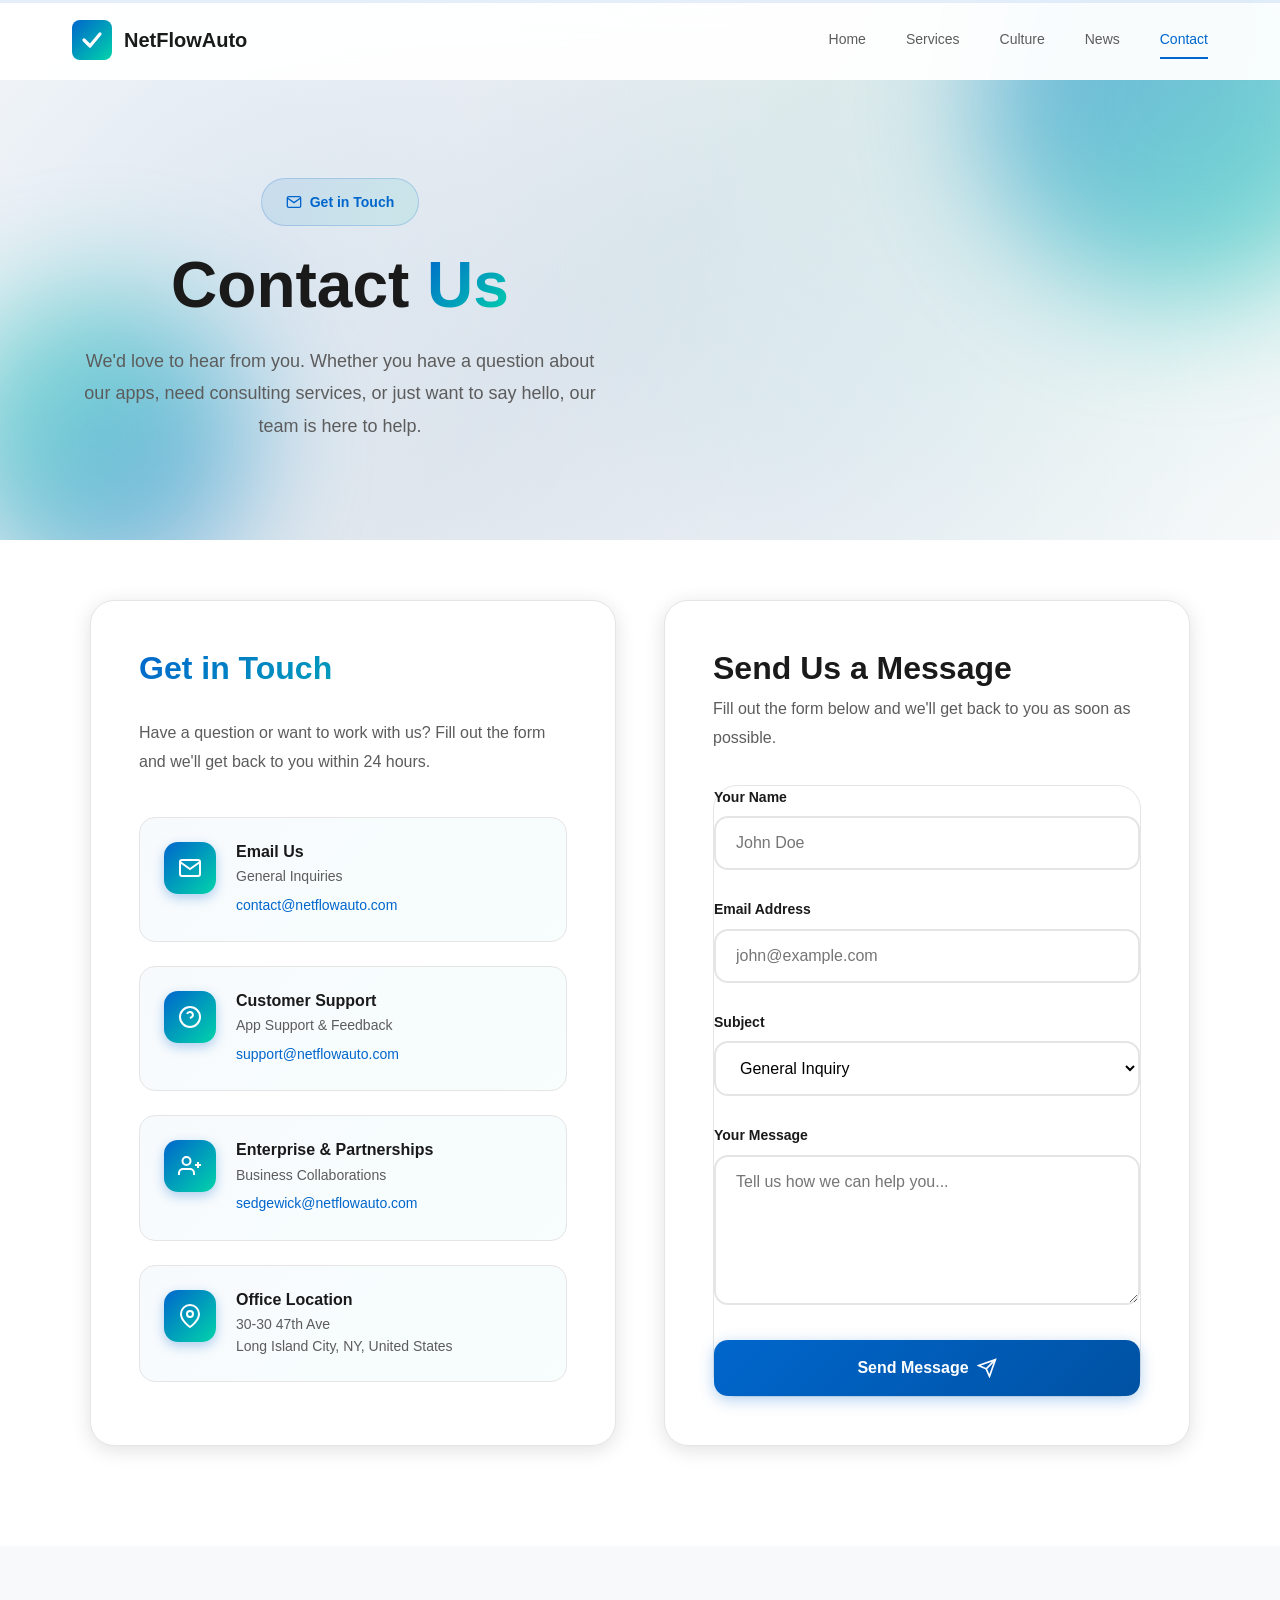
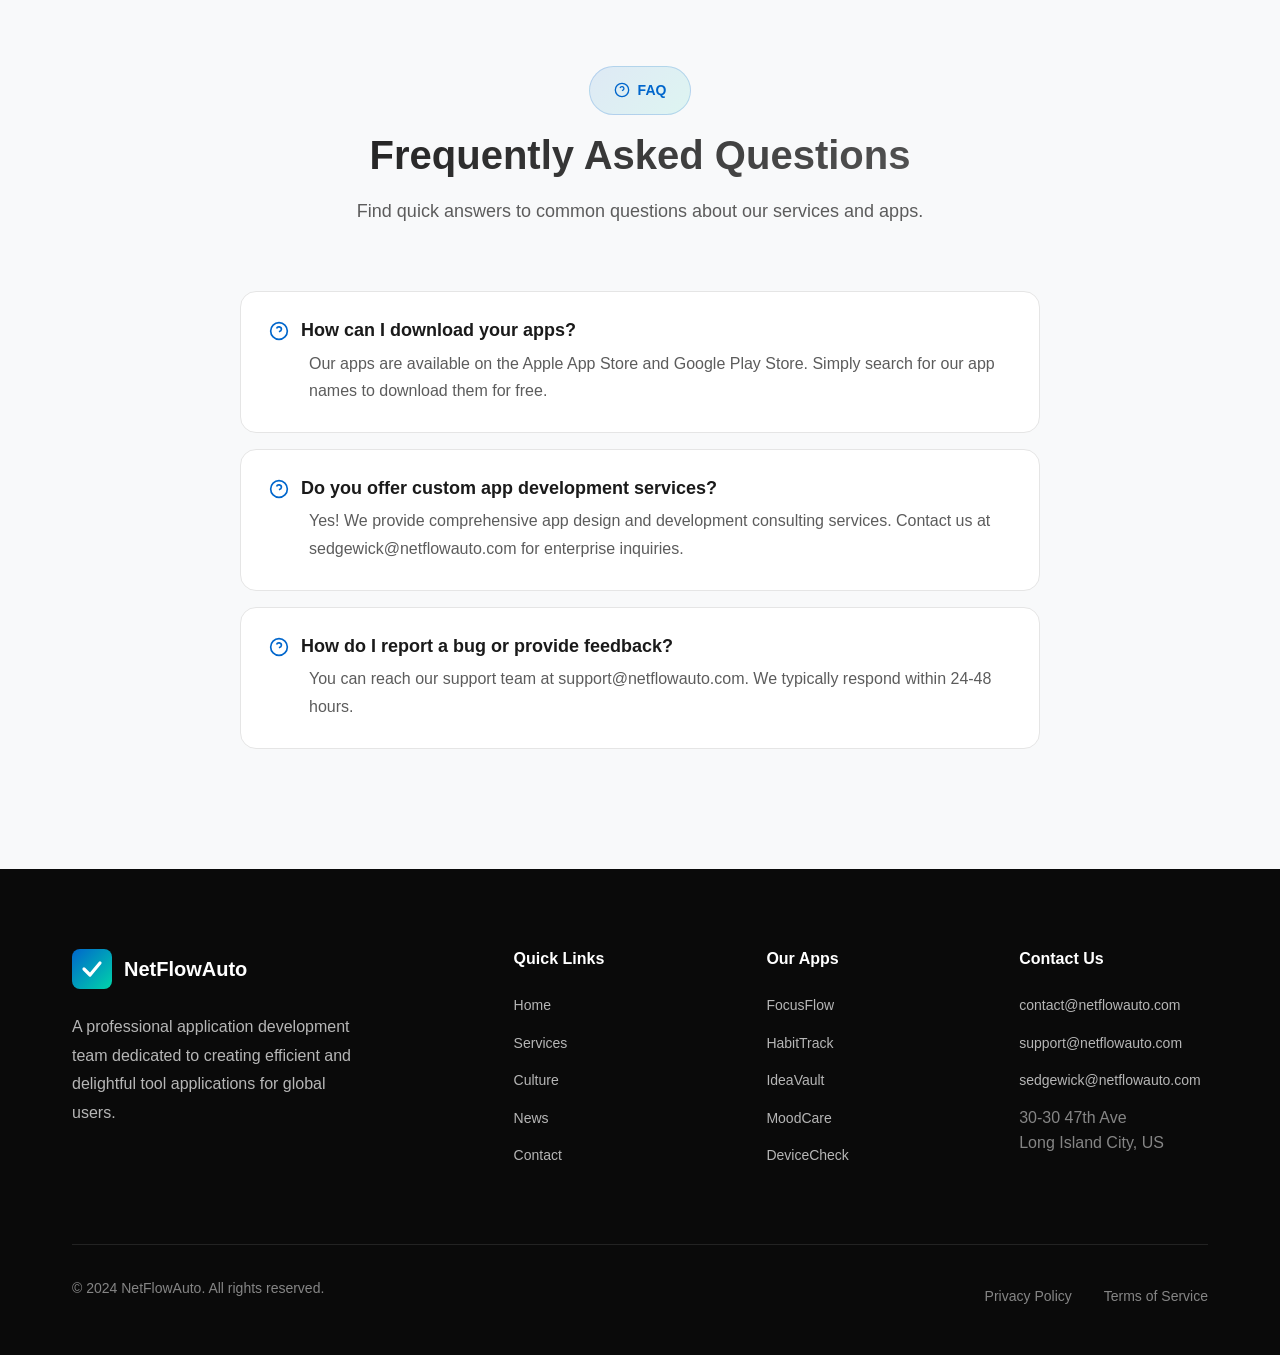
==== contact.html @ e6d992bf "netflowauto" ====
<!DOCTYPE html>
<html lang="en">
<head>
    <meta charset="UTF-8">
    <meta name="viewport" content="width=device-width, initial-scale=1.0">
    <meta name="description" content="Contact NetFlowAuto - Get in touch with us for app development inquiries, consulting services, or general questions.">
    <meta name="robots" content="index, follow">
    <meta property="og:title" content="Contact Us - NetFlowAuto">
    <meta property="og:type" content="website">
    <link rel="canonical" href="https://netflowauto.com/contact">
    <title>Contact Us - NetFlowAuto</title>
    <link rel="icon" type="image/svg+xml" href="data:image/svg+xml,%3Csvg xmlns='http://www.w3.org/2000/svg' viewBox='0 0 100 100'%3E%3Cdefs%3E%3ClinearGradient id='g' x1='0%25' y1='0%25' x2='100%25' y2='100%25'%3E%3Cstop offset='0%25' style='stop-color:%230066cc'/%3E%3Cstop offset='100%25' style='stop-color:%2300d4aa'/%3E%3C/linearGradient%3E%3C/defs%3E%3Crect width='100' height='100' rx='20' fill='url(%23g)'/%3E%3Cpath d='M30 50 L45 65 L70 35' stroke='white' stroke-width='8' fill='none' stroke-linecap='round' stroke-linejoin='round'/%3E%3C/svg%3E">
    <link rel="stylesheet" href="css/style.css">
</head>
<body>
    <header class="header">
        <div class="header-container">
            <a href="index.html" class="logo">
                <svg viewBox="0 0 100 100" fill="none"><defs><linearGradient id="logoGradient" x1="0%" y1="0%" x2="100%" y2="100%"><stop offset="0%" style="stop-color:#0066cc"/><stop offset="100%" style="stop-color:#00d4aa"/></linearGradient></defs><rect width="100" height="100" rx="20" fill="url(#logoGradient)"/><path d="M30 50 L45 65 L70 35" stroke="white" stroke-width="8" fill="none" stroke-linecap="round" stroke-linejoin="round"/></svg>
                NetFlowAuto
            </a>
            <nav class="nav">
                <a href="index.html" class="nav-link">Home</a>
                <a href="services.html" class="nav-link">Services</a>
                <a href="culture.html" class="nav-link">Culture</a>
                <a href="news.html" class="nav-link">News</a>
                <a href="contact.html" class="nav-link active">Contact</a>
            </nav>
            <button class="mobile-menu-btn" aria-label="Toggle menu"><span></span><span></span><span></span></button>
        </div>
    </header>

    <section class="hero" style="min-height: 60vh;">
        <div class="hero-bg-pattern"></div>
        <div class="hero-bg-shapes">
            <div class="hero-shape hero-shape-1"></div>
            <div class="hero-shape hero-shape-2"></div>
        </div>
        <div class="container">
            <div class="hero-content" style="padding: 3rem 0; text-align: center;">
                <div class="hero-text" style="max-width: 800px; margin: 0 auto;">
                    <div class="hero-badge">
                        <svg viewBox="0 0 24 24" fill="none" stroke="currentColor" stroke-width="2" width="16" height="16"><path d="M4 4h16c1.1 0 2 .9 2 2v12c0 1.1-.9 2-2 2H4c-1.1 0-2-.9-2-2V6c0-1.1.9-2 2-2z"/><polyline points="22,6 12,13 2,6"/></svg>
                        Get in Touch
                    </div>
                    <h1 class="hero-title">Contact <span class="highlight">Us</span></h1>
                    <p class="hero-description" style="max-width: 600px; margin: 0 auto;">
                        We'd love to hear from you. Whether you have a question about our apps, need consulting services, or just want to say hello, our team is here to help.
                    </p>
                </div>
            </div>
        </div>
    </section>

    <section class="section" style="padding: 60px 0 100px;">
        <div class="container">
            <div style="display: grid; grid-template-columns: 1fr 1fr; gap: 3rem; max-width: 1100px; margin: 0 auto;">
                
                <!-- Contact Info Card -->
                <div style="background: white; border-radius: 24px; padding: 3rem; box-shadow: var(--shadow-medium); border: 1px solid var(--border-color);">
                    <h2 style="font-size: 2rem; font-weight: 700; margin-bottom: 2rem; background: linear-gradient(135deg, var(--primary-color), var(--accent-color)); -webkit-background-clip: text; -webkit-text-fill-color: transparent; background-clip: text;">Get in Touch</h2>
                    <p style="color: var(--text-secondary); margin-bottom: 2.5rem; line-height: 1.8;">Have a question or want to work with us? Fill out the form and we'll get back to you within 24 hours.</p>
                    
                    <div style="display: flex; flex-direction: column; gap: 1.5rem;">
                        
                        <div style="display: flex; align-items: flex-start; gap: 1.25rem; padding: 1.5rem; background: linear-gradient(135deg, rgba(0, 102, 204, 0.03), rgba(0, 212, 170, 0.03)); border-radius: 16px; border: 1px solid var(--border-color); transition: all 0.3s ease;" onmouseover="this.style.transform='translateX(8px)';this.style.borderColor='var(--primary-color)'" onmouseout="this.style.transform='translateX(0)';this.style.borderColor='var(--border-color)'">
                            <div style="width: 52px; height: 52px; background: linear-gradient(135deg, var(--primary-color), var(--accent-color)); border-radius: 14px; display: flex; align-items: center; justify-content: center; flex-shrink: 0; box-shadow: 0 4px 12px rgba(0, 102, 204, 0.3);">
                                <svg viewBox="0 0 24 24" fill="none" stroke="white" stroke-width="2" width="24" height="24"><path d="M4 4h16c1.1 0 2 .9 2 2v12c0 1.1-.9 2-2 2H4c-1.1 0-2-.9-2-2V6c0-1.1.9-2 2-2z"/><polyline points="22,6 12,13 2,6"/></svg>
                            </div>
                            <div>
                                <h4 style="font-size: 1rem; font-weight: 600; margin-bottom: 0.25rem; color: var(--text-primary);">Email Us</h4>
                                <p style="font-size: 0.875rem; color: var(--text-secondary); margin-bottom: 0.25rem;">General Inquiries</p>
                                <a href="mailto:contact@netflowauto.com" style="color: var(--primary-color); font-weight: 500; font-size: 0.875rem;">contact@netflowauto.com</a>
                            </div>
                        </div>
                        
                        <div style="display: flex; align-items: flex-start; gap: 1.25rem; padding: 1.5rem; background: linear-gradient(135deg, rgba(0, 102, 204, 0.03), rgba(0, 212, 170, 0.03)); border-radius: 16px; border: 1px solid var(--border-color); transition: all 0.3s ease;" onmouseover="this.style.transform='translateX(8px)';this.style.borderColor='var(--primary-color)'" onmouseout="this.style.transform='translateX(0)';this.style.borderColor='var(--border-color)'">
                            <div style="width: 52px; height: 52px; background: linear-gradient(135deg, var(--primary-color), var(--accent-color)); border-radius: 14px; display: flex; align-items: center; justify-content: center; flex-shrink: 0; box-shadow: 0 4px 12px rgba(0, 102, 204, 0.3);">
                                <svg viewBox="0 0 24 24" fill="none" stroke="white" stroke-width="2" width="24" height="24"><circle cx="12" cy="12" r="10"/><path d="M9.09 9a3 3 0 0 1 5.83 1c0 2-3 3-3 3"/><line x1="12" y1="17" x2="12.01" y2="17"/></svg>
                            </div>
                            <div>
                                <h4 style="font-size: 1rem; font-weight: 600; margin-bottom: 0.25rem; color: var(--text-primary);">Customer Support</h4>
                                <p style="font-size: 0.875rem; color: var(--text-secondary); margin-bottom: 0.25rem;">App Support & Feedback</p>
                                <a href="mailto:support@netflowauto.com" style="color: var(--primary-color); font-weight: 500; font-size: 0.875rem;">support@netflowauto.com</a>
                            </div>
                        </div>
                        
                        <div style="display: flex; align-items: flex-start; gap: 1.25rem; padding: 1.5rem; background: linear-gradient(135deg, rgba(0, 102, 204, 0.03), rgba(0, 212, 170, 0.03)); border-radius: 16px; border: 1px solid var(--border-color); transition: all 0.3s ease;" onmouseover="this.style.transform='translateX(8px)';this.style.borderColor='var(--primary-color)'" onmouseout="this.style.transform='translateX(0)';this.style.borderColor='var(--border-color)'">
                            <div style="width: 52px; height: 52px; background: linear-gradient(135deg, var(--primary-color), var(--accent-color)); border-radius: 14px; display: flex; align-items: center; justify-content: center; flex-shrink: 0; box-shadow: 0 4px 12px rgba(0, 102, 204, 0.3);">
                                <svg viewBox="0 0 24 24" fill="none" stroke="white" stroke-width="2" width="24" height="24"><path d="M16 21v-2a4 4 0 0 0-4-4H5a4 4 0 0 0-4 4v2"/><circle cx="8.5" cy="7" r="4"/><line x1="20" y1="8" x2="20" y2="14"/><line x1="23" y1="11" x2="17" y2="11"/></svg>
                            </div>
                            <div>
                                <h4 style="font-size: 1rem; font-weight: 600; margin-bottom: 0.25rem; color: var(--text-primary);">Enterprise & Partnerships</h4>
                                <p style="font-size: 0.875rem; color: var(--text-secondary); margin-bottom: 0.25rem;">Business Collaborations</p>
                                <a href="mailto:sedgewick@netflowauto.com" style="color: var(--primary-color); font-weight: 500; font-size: 0.875rem;">sedgewick@netflowauto.com</a>
                            </div>
                        </div>
                        
                        <div style="display: flex; align-items: flex-start; gap: 1.25rem; padding: 1.5rem; background: linear-gradient(135deg, rgba(0, 102, 204, 0.03), rgba(0, 212, 170, 0.03)); border-radius: 16px; border: 1px solid var(--border-color); transition: all 0.3s ease;" onmouseover="this.style.transform='translateX(8px)';this.style.borderColor='var(--primary-color)'" onmouseout="this.style.transform='translateX(0)';this.style.borderColor='var(--border-color)'">
                            <div style="width: 52px; height: 52px; background: linear-gradient(135deg, var(--primary-color), var(--accent-color)); border-radius: 14px; display: flex; align-items: center; justify-content: center; flex-shrink: 0; box-shadow: 0 4px 12px rgba(0, 102, 204, 0.3);">
                                <svg viewBox="0 0 24 24" fill="none" stroke="white" stroke-width="2" width="24" height="24"><path d="M21 10c0 7-9 13-9 13s-9-6-9-13a9 9 0 0 1 18 0z"/><circle cx="12" cy="10" r="3"/></svg>
                            </div>
                            <div>
                                <h4 style="font-size: 1rem; font-weight: 600; margin-bottom: 0.25rem; color: var(--text-primary);">Office Location</h4>
                                <p style="font-size: 0.875rem; color: var(--text-secondary); margin: 0;">30-30 47th Ave<br>Long Island City, NY, United States</p>
                            </div>
                        </div>
                        
                    </div>
                </div>
                
                <!-- Contact Form -->
                <div style="background: white; border-radius: 24px; padding: 3rem; box-shadow: var(--shadow-medium); border: 1px solid var(--border-color);">
                    <h2 style="font-size: 2rem; font-weight: 700; margin-bottom: 0.5rem; color: var(--text-primary);">Send Us a Message</h2>
                    <p style="color: var(--text-secondary); margin-bottom: 2rem; line-height: 1.8;">Fill out the form below and we'll get back to you as soon as possible.</p>
                    
                    <form class="contact-form" style="box-shadow: none; padding: 0; background: transparent; margin: 0;">
                        <div class="form-group">
                            <label for="name" class="form-label" style="text-align: left; width: 100%; display: block; font-size: 0.875rem; font-weight: 600; margin-bottom: 0.5rem; color: var(--text-primary);">Your Name</label>
                            <input type="text" id="name" name="name" required class="form-input" placeholder="John Doe" style="width: 100%; padding: 1rem 1.25rem; font-size: 1rem; border: 2px solid var(--border-color); border-radius: 14px; transition: all 0.2s ease; font-family: inherit; background: white; outline: none;" onfocus="this.style.borderColor='var(--primary-color)';this.style.boxShadow='0 0 0 4px rgba(0, 102, 204, 0.1)'" onblur="this.style.borderColor='var(--border-color)';this.style.boxShadow='none'">
                        </div>
                        <div class="form-group">
                            <label for="email" class="form-label" style="text-align: left; width: 100%; display: block; font-size: 0.875rem; font-weight: 600; margin-bottom: 0.5rem; color: var(--text-primary);">Email Address</label>
                            <input type="email" id="email" name="email" required class="form-input" placeholder="john@example.com" style="width: 100%; padding: 1rem 1.25rem; font-size: 1rem; border: 2px solid var(--border-color); border-radius: 14px; transition: all 0.2s ease; font-family: inherit; background: white; outline: none;" onfocus="this.style.borderColor='var(--primary-color)';this.style.boxShadow='0 0 0 4px rgba(0, 102, 204, 0.1)'" onblur="this.style.borderColor='var(--border-color)';this.style.boxShadow='none'">
                        </div>
                        <div class="form-group">
                            <label for="subject" class="form-label" style="text-align: left; width: 100%; display: block; font-size: 0.875rem; font-weight: 600; margin-bottom: 0.5rem; color: var(--text-primary);">Subject</label>
                            <select id="subject" name="subject" class="form-input" style="width: 100%; padding: 1rem 1.25rem; font-size: 1rem; border: 2px solid var(--border-color); border-radius: 14px; transition: all 0.2s ease; font-family: inherit; background: white; outline: none; cursor: pointer;" onfocus="this.style.borderColor='var(--primary-color)';this.style.boxShadow='0 0 0 4px rgba(0, 102, 204, 0.1)'" onblur="this.style.borderColor='var(--border-color)';this.style.boxShadow='none'">
                                <option value="general">General Inquiry</option>
                                <option value="support">App Support</option>
                                <option value="consulting">Consulting Services</option>
                                <option value="partnership">Partnership</option>
                                <option value="press">Press/Media</option>
                            </select>
                        </div>
                        <div class="form-group">
                            <label for="message" class="form-label" style="text-align: left; width: 100%; display: block; font-size: 0.875rem; font-weight: 600; margin-bottom: 0.5rem; color: var(--text-primary);">Your Message</label>
                            <textarea id="message" name="message" rows="5" required class="form-input" placeholder="Tell us how we can help you..." style="width: 100%; padding: 1rem 1.25rem; font-size: 1rem; border: 2px solid var(--border-color); border-radius: 14px; transition: all 0.2s ease; font-family: inherit; background: white; outline: none; min-height: 150px; resize: vertical;" onfocus="this.style.borderColor='var(--primary-color)';this.style.boxShadow='0 0 0 4px rgba(0, 102, 204, 0.1)'" onblur="this.style.borderColor='var(--border-color)';this.style.boxShadow='none'"></textarea>
                        </div>
                        <button type="submit" class="btn btn-primary" style="width: 100%; padding: 1.125rem 2rem; font-size: 1rem; font-weight: 600; border-radius: 14px; background: linear-gradient(135deg, var(--primary-color), var(--primary-dark)); color: white; border: none; cursor: pointer; display: flex; align-items: center; justify-content: center; gap: 0.5rem; box-shadow: 0 4px 15px rgba(0, 102, 204, 0.3); transition: all 0.3s ease; position: relative; overflow: hidden;" onmouseover="this.style.transform='translateY(-3px)';this.style.boxShadow='0 10px 30px rgba(0, 102, 204, 0.4)'" onmouseout="this.style.transform='translateY(0)';this.style.boxShadow='0 4px 15px rgba(0, 102, 204, 0.3)'">
                            <span>Send Message</span>
                            <svg viewBox="0 0 24 24" fill="none" stroke="currentColor" stroke-width="2" width="20" height="20"><line x1="22" y1="2" x2="11" y2="13"/><polygon points="22 2 15 22 11 13 2 9 22 2"/></svg>
                        </button>
                    </form>
                </div>
                
            </div>
        </div>
    </section>

    <!-- FAQ Section -->
    <section class="section section-gray">
        <div class="container">
            <div class="section-header">
                <div class="section-badge">
                    <svg viewBox="0 0 24 24" fill="none" stroke="currentColor" stroke-width="2" width="16" height="16"><circle cx="12" cy="12" r="10"/><path d="M9.09 9a3 3 0 0 1 5.83 1c0 2-3 3-3 3"/><line x1="12" y1="17" x2="12.01" y2="17"/></svg>
                    FAQ
                </div>
                <h2 class="section-title">Frequently Asked Questions</h2>
                <p class="section-description">Find quick answers to common questions about our services and apps.</p>
            </div>
            
            <div style="max-width: 800px; margin: 0 auto; display: flex; flex-direction: column; gap: 1rem;">
                
                <div style="background: white; border-radius: 16px; padding: 1.75rem; border: 1px solid var(--border-color); transition: all 0.3s ease;" onmouseover="this.style.boxShadow='var(--shadow-medium)';this.style.transform='translateY(-2px)'" onmouseout="this.style.boxShadow='none';this.style.transform='translateY(0)'">
                    <h4 style="font-size: 1.125rem; font-weight: 600; margin-bottom: 0.5rem; color: var(--text-primary); display: flex; align-items: center; gap: 0.75rem;">
                        <svg viewBox="0 0 24 24" fill="none" stroke="var(--primary-color)" stroke-width="2" width="20" height="20"><circle cx="12" cy="12" r="10"/><path d="M9.09 9a3 3 0 0 1 5.83 1c0 2-3 3-3 3"/><line x1="12" y1="17" x2="12.01" y2="17"/></svg>
                        How can I download your apps?
                    </h4>
                    <p style="color: var(--text-secondary); margin: 0; padding-left: 2.5rem; line-height: 1.7;">Our apps are available on the Apple App Store and Google Play Store. Simply search for our app names to download them for free.</p>
                </div>
                
                <div style="background: white; border-radius: 16px; padding: 1.75rem; border: 1px solid var(--border-color); transition: all 0.3s ease;" onmouseover="this.style.boxShadow='var(--shadow-medium)';this.style.transform='translateY(-2px)'" onmouseout="this.style.boxShadow='none';this.style.transform='translateY(0)'">
                    <h4 style="font-size: 1.125rem; font-weight: 600; margin-bottom: 0.5rem; color: var(--text-primary); display: flex; align-items: center; gap: 0.75rem;">
                        <svg viewBox="0 0 24 24" fill="none" stroke="var(--primary-color)" stroke-width="2" width="20" height="20"><circle cx="12" cy="12" r="10"/><path d="M9.09 9a3 3 0 0 1 5.83 1c0 2-3 3-3 3"/><line x1="12" y1="17" x2="12.01" y2="17"/></svg>
                        Do you offer custom app development services?
                    </h4>
                    <p style="color: var(--text-secondary); margin: 0; padding-left: 2.5rem; line-height: 1.7;">Yes! We provide comprehensive app design and development consulting services. Contact us at sedgewick@netflowauto.com for enterprise inquiries.</p>
                </div>
                
                <div style="background: white; border-radius: 16px; padding: 1.75rem; border: 1px solid var(--border-color); transition: all 0.3s ease;" onmouseover="this.style.boxShadow='var(--shadow-medium)';this.style.transform='translateY(-2px)'" onmouseout="this.style.boxShadow='none';this.style.transform='translateY(0)'">
                    <h4 style="font-size: 1.125rem; font-weight: 600; margin-bottom: 0.5rem; color: var(--text-primary); display: flex; align-items: center; gap: 0.75rem;">
                        <svg viewBox="0 0 24 24" fill="none" stroke="var(--primary-color)" stroke-width="2" width="20" height="20"><circle cx="12" cy="12" r="10"/><path d="M9.09 9a3 3 0 0 1 5.83 1c0 2-3 3-3 3"/><line x1="12" y1="17" x2="12.01" y2="17"/></svg>
                        How do I report a bug or provide feedback?
                    </h4>
                    <p style="color: var(--text-secondary); margin: 0; padding-left: 2.5rem; line-height: 1.7;">You can reach our support team at support@netflowauto.com. We typically respond within 24-48 hours.</p>
                </div>
                
            </div>
        </div>
    </section>

    <footer class="footer">
        <div class="container">
            <div class="footer-grid">
                <div class="footer-brand"><div class="footer-logo"><svg viewBox="0 0 100 100" fill="none"><defs><linearGradient id="footerLogoGradient5" x1="0%" y1="0%" x2="100%" y2="100%"><stop offset="0%" style="stop-color:#0066cc"/><stop offset="100%" style="stop-color:#00d4aa"/></linearGradient></defs><rect width="100" height="100" rx="20" fill="url(#footerLogoGradient5)"/><path d="M30 50 L45 65 L70 35" stroke="white" stroke-width="8" fill="none" stroke-linecap="round" stroke-linejoin="round"/></svg>NetFlowAuto</div><p>A professional application development team dedicated to creating efficient and delightful tool applications for global users.</p></div>
                <div class="footer-column"><h4>Quick Links</h4><ul class="footer-links"><li><a href="index.html">Home</a></li><li><a href="services.html">Services</a></li><li><a href="culture.html">Culture</a></li><li><a href="news.html">News</a></li><li><a href="contact.html">Contact</a></li></ul></div>
                <div class="footer-column"><h4>Our Apps</h4><ul class="footer-links"><li><a href="#">FocusFlow</a></li><li><a href="#">HabitTrack</a></li><li><a href="#">IdeaVault</a></li><li><a href="#">MoodCare</a></li><li><a href="#">DeviceCheck</a></li></ul></div>
                <div class="footer-column"><h4>Contact Us</h4><ul class="footer-links"><li><a href="mailto:contact@netflowauto.com">contact@netflowauto.com</a></li><li><a href="mailto:support@netflowauto.com">support@netflowauto.com</a></li><li><a href="mailto:sedgewick@netflowauto.com">sedgewick@netflowauto.com</a></li><li style="margin-top: 0.5rem; color: rgba(255,255,255,0.5);">30-30 47th Ave<br>Long Island City, US</li></ul></div>
            </div>
            <div class="footer-bottom"><p class="footer-copyright">© 2024 NetFlowAuto. All rights reserved.</p><div class="footer-legal"><a href="privacy-policy.html">Privacy Policy</a><a href="terms-of-service.html">Terms of Service</a></div></div>
        </div>
    </footer>
    <script src="js/main.js"></script>
</body>
</html>
---- css/style.css ----
/* ================================================
   NetFlowAuto - Global Styles
   Tesla-inspired Modern Design
   ================================================ */

/* CSS Variables */
:root {
    --primary-color: #0066cc;
    --primary-dark: #0052a3;
    --secondary-color: #1a1a1a;
    --accent-color: #00d4aa;
    --text-primary: #1a1a1a;
    --text-secondary: #5c5c5c;
    --text-light: #ffffff;
    --bg-primary: #ffffff;
    --bg-secondary: #f8f9fa;
    --bg-dark: #0a0a0a;
    --border-color: #e5e5e5;
    --shadow-light: 0 2px 8px rgba(0, 0, 0, 0.08);
    --shadow-medium: 0 4px 20px rgba(0, 0, 0, 0.12);
    --shadow-heavy: 0 8px 40px rgba(0, 0, 0, 0.16);
    --transition-fast: 0.2s ease;
    --transition-medium: 0.4s ease;
    --transition-slow: 0.6s ease;
    --font-primary: -apple-system, BlinkMacSystemFont, 'Segoe UI', Roboto, 'Helvetica Neue', Arial, sans-serif;
    --font-size-xs: 0.75rem;
    --font-size-sm: 0.875rem;
    --font-size-base: 1rem;
    --font-size-lg: 1.125rem;
    --font-size-xl: 1.25rem;
    --font-size-2xl: 1.5rem;
    --font-size-3xl: 2rem;
    --font-size-4xl: 2.5rem;
    --font-size-5xl: 3.5rem;
    --max-width: 1200px;
    --header-height: 80px;
}

/* Reset & Base */
*, *::before, *::after {
    margin: 0;
    padding: 0;
    box-sizing: border-box;
}

html {
    scroll-behavior: smooth;
    -webkit-font-smoothing: antialiased;
    -moz-osx-font-smoothing: grayscale;
}

body {
    font-family: var(--font-primary);
    font-size: var(--font-size-base);
    line-height: 1.6;
    color: var(--text-primary);
    background-color: var(--bg-primary);
    overflow-x: hidden;
}

/* Typography */
h1, h2, h3, h4, h5, h6 {
    font-weight: 500;
    line-height: 1.2;
    margin-bottom: 1rem;
}

h1 { font-size: var(--font-size-5xl); }
h2 { font-size: var(--font-size-4xl); }
h3 { font-size: var(--font-size-3xl); }
h4 { font-size: var(--font-size-2xl); }
h5 { font-size: var(--font-size-xl); }
h6 { font-size: var(--font-size-lg); }

p {
    margin-bottom: 1rem;
    color: var(--text-secondary);
}

a {
    text-decoration: none;
    color: inherit;
    transition: color var(--transition-fast);
}

a:hover {
    color: var(--primary-color);
}

/* Container */
.container {
    max-width: var(--max-width);
    margin: 0 auto;
    padding: 0 2rem;
}

/* ================================================
   Header & Navigation
   ================================================ */
.header {
    position: fixed;
    top: 0;
    left: 0;
    right: 0;
    height: var(--header-height);
    background: rgba(255, 255, 255, 0.95);
    backdrop-filter: blur(20px);
    -webkit-backdrop-filter: blur(20px);
    z-index: 1000;
    transition: all var(--transition-medium);
    border-bottom: 1px solid transparent;
}

.header.scrolled {
    background: rgba(255, 255, 255, 0.98);
    border-bottom-color: var(--border-color);
    box-shadow: var(--shadow-light);
}

.header-container {
    max-width: var(--max-width);
    margin: 0 auto;
    padding: 0 2rem;
    height: 100%;
    display: flex;
    align-items: center;
    justify-content: space-between;
}

.logo {
    display: flex;
    align-items: center;
    gap: 0.75rem;
    font-size: var(--font-size-xl);
    font-weight: 600;
    color: var(--text-primary);
    transition: all var(--transition-fast);
}

.logo:hover {
    color: var(--primary-color);
    transform: scale(1.02);
}

.logo svg {
    width: 40px;
    height: 40px;
}

.nav {
    display: flex;
    align-items: center;
    gap: 2.5rem;
}

.nav-link {
    position: relative;
    font-size: var(--font-size-sm);
    font-weight: 500;
    color: var(--text-secondary);
    padding: 0.5rem 0;
    transition: color var(--transition-fast);
}

.nav-link::after {
    content: '';
    position: absolute;
    bottom: 0;
    left: 0;
    width: 0;
    height: 2px;
    background: var(--primary-color);
    transition: width var(--transition-medium);
}

.nav-link:hover,
.nav-link.active {
    color: var(--primary-color);
}

.nav-link:hover::after,
.nav-link.active::after {
    width: 100%;
}

.mobile-menu-btn {
    display: none;
    flex-direction: column;
    gap: 5px;
    padding: 10px;
    cursor: pointer;
    background: none;
    border: none;
}

.mobile-menu-btn span {
    width: 24px;
    height: 2px;
    background: var(--text-primary);
    transition: all var(--transition-fast);
}

/* ================================================
   Hero Section
   ================================================ */
.hero {
    position: relative;
    min-height: 100vh;
    display: flex;
    align-items: center;
    padding-top: var(--header-height);
    background: linear-gradient(135deg, #f8f9fa 0%, #e9ecef 50%, #f8f9fa 100%);
    overflow: hidden;
}

.hero-bg-pattern {
    position: absolute;
    top: 0;
    left: 0;
    right: 0;
    bottom: 0;
    background-image: 
        radial-gradient(circle at 20% 50%, rgba(0, 102, 204, 0.08) 0%, transparent 50%),
        radial-gradient(circle at 80% 20%, rgba(0, 212, 170, 0.08) 0%, transparent 50%),
        radial-gradient(circle at 60% 80%, rgba(0, 102, 204, 0.05) 0%, transparent 50%);
    pointer-events: none;
}

.hero-bg-shapes {
    position: absolute;
    top: 0;
    left: 0;
    right: 0;
    bottom: 0;
    overflow: hidden;
    pointer-events: none;
}

.hero-shape {
    position: absolute;
    border-radius: 50%;
    filter: blur(60px);
    opacity: 0.5;
}

.hero-shape-1 {
    width: 400px;
    height: 400px;
    background: linear-gradient(135deg, var(--primary-color), var(--accent-color));
    top: -100px;
    right: -100px;
    animation: pulseShape 8s ease-in-out infinite;
}

.hero-shape-2 {
    width: 300px;
    height: 300px;
    background: linear-gradient(135deg, var(--accent-color), var(--primary-color));
    bottom: -50px;
    left: -50px;
    animation: pulseShape 10s ease-in-out infinite reverse;
}

.hero-shape-3 {
    width: 200px;
    height: 200px;
    background: var(--primary-color);
    top: 50%;
    left: 50%;
    animation: pulseShape 6s ease-in-out infinite;
}

@keyframes pulseShape {
    0%, 100% { transform: scale(1); opacity: 0.3; }
    50% { transform: scale(1.2); opacity: 0.5; }
}

.hero-content {
    position: relative;
    z-index: 2;
    display: grid;
    grid-template-columns: 1fr 1fr;
    gap: 4rem;
    align-items: center;
    padding: 4rem 0;
}

.hero-text {
    animation: fadeInUp 1s ease forwards;
}

.hero-badge {
    display: inline-flex;
    align-items: center;
    gap: 0.5rem;
    padding: 0.75rem 1.5rem;
    background: linear-gradient(135deg, rgba(0, 102, 204, 0.1), rgba(0, 212, 170, 0.1));
    border-radius: 50px;
    font-size: var(--font-size-sm);
    font-weight: 600;
    color: var(--primary-color);
    margin-bottom: 1.5rem;
    opacity: 0;
    animation: fadeInUp 0.8s ease 0.2s forwards;
    border: 1px solid rgba(0, 102, 204, 0.2);
}

.hero-badge svg {
    animation: sparkle 2s ease-in-out infinite;
}

@keyframes sparkle {
    0%, 100% { transform: scale(1); }
    50% { transform: scale(1.2); }
}

.hero-title {
    font-size: clamp(2.5rem, 5vw, 4rem);
    font-weight: 700;
    line-height: 1.1;
    margin-bottom: 1.5rem;
    color: var(--text-primary);
    opacity: 0;
    animation: fadeInUp 0.8s ease 0.4s forwards;
}

.hero-title .highlight {
    background: linear-gradient(135deg, var(--primary-color), var(--accent-color));
    -webkit-background-clip: text;
    -webkit-text-fill-color: transparent;
    background-clip: text;
    position: relative;
}

.hero-description {
    font-size: var(--font-size-lg);
    color: var(--text-secondary);
    margin-bottom: 2rem;
    max-width: 540px;
    opacity: 0;
    animation: fadeInUp 0.8s ease 0.6s forwards;
    line-height: 1.8;
}

.hero-buttons {
    display: flex;
    gap: 1rem;
    opacity: 0;
    animation: fadeInUp 0.8s ease 0.8s forwards;
}

.hero-stats {
    display: flex;
    gap: 3rem;
    margin-top: 3rem;
    padding-top: 2rem;
    border-top: 1px solid var(--border-color);
    opacity: 0;
    animation: fadeInUp 0.8s ease 1s forwards;
}

.stat-item {
    text-align: left;
}

.stat-number {
    font-size: var(--font-size-3xl);
    font-weight: 700;
    background: linear-gradient(135deg, var(--primary-color), var(--accent-color));
    -webkit-background-clip: text;
    -webkit-text-fill-color: transparent;
    background-clip: text;
    line-height: 1;
}

.stat-label {
    font-size: var(--font-size-sm);
    color: var(--text-secondary);
    margin-top: 0.5rem;
}

.hero-visual {
    position: relative;
    height: 600px;
    opacity: 0;
    animation: fadeInRight 1s ease 0.6s forwards;
}

.hero-phone {
    position: absolute;
    top: 50%;
    left: 50%;
    transform: translate(-50%, -50%);
    width: 280px;
    height: 580px;
    background: linear-gradient(145deg, #1a1a1a, #2d2d2d);
    border-radius: 50px;
    box-shadow: 
        0 50px 100px rgba(0, 0, 0, 0.2),
        inset 0 0 0 3px #333,
        inset 0 0 0 6px #1a1a1a;
    padding: 12px;
    animation: float 6s ease-in-out infinite;
}

.hero-phone-screen {
    width: 100%;
    height: 100%;
    background: linear-gradient(180deg, #667eea 0%, #764ba2 100%);
    border-radius: 40px;
    overflow: hidden;
    display: flex;
    flex-direction: column;
    align-items: center;
    justify-content: center;
    color: white;
    text-align: center;
    padding: 20px;
}

.hero-phone-screen svg {
    width: 60px;
    height: 60px;
    margin-bottom: 1rem;
}

.hero-phone-screen h4 {
    color: white;
    margin-bottom: 0.5rem;
}

.hero-phone-screen p {
    color: rgba(255, 255, 255, 0.8);
    font-size: var(--font-size-sm);
    margin: 0;
}

.floating-card {
    position: absolute;
    background: white;
    border-radius: 20px;
    padding: 1.25rem;
    box-shadow: var(--shadow-heavy);
    animation: floatCard 4s ease-in-out infinite;
    border: 1px solid rgba(0, 0, 0, 0.05);
}

.floating-card-1 {
    top: 10%;
    left: 0;
    animation-delay: 0s;
}

.floating-card-2 {
    bottom: 20%;
    right: 0;
    animation-delay: 2s;
}

.floating-card-3 {
    top: 50%;
    left: -20px;
    animation-delay: 1s;
}

.floating-card svg {
    width: 32px;
    height: 32px;
    color: var(--primary-color);
}

.floating-card span {
    display: block;
    font-size: var(--font-size-xs);
    color: var(--text-secondary);
    margin-top: 0.25rem;
}

/* ================================================
   Buttons
   ================================================ */
.btn {
    display: inline-flex;
    align-items: center;
    justify-content: center;
    gap: 0.5rem;
    padding: 1rem 2rem;
    font-size: var(--font-size-base);
    font-weight: 600;
    border-radius: 12px;
    cursor: pointer;
    transition: all var(--transition-medium);
    border: none;
    outline: none;
    position: relative;
    overflow: hidden;
}

.btn::before {
    content: '';
    position: absolute;
    top: 0;
    left: -100%;
    width: 100%;
    height: 100%;
    background: linear-gradient(90deg, transparent, rgba(255, 255, 255, 0.2), transparent);
    transition: left 0.5s ease;
}

.btn:hover::before {
    left: 100%;
}

.btn-primary {
    background: linear-gradient(135deg, var(--primary-color), var(--primary-dark));
    color: var(--text-light);
    box-shadow: 0 4px 15px rgba(0, 102, 204, 0.3);
}

.btn-primary:hover {
    transform: translateY(-3px);
    box-shadow: 0 10px 30px rgba(0, 102, 204, 0.4);
}

.btn-secondary {
    background: transparent;
    color: var(--text-primary);
    border: 2px solid var(--border-color);
}

.btn-secondary:hover {
    border-color: var(--primary-color);
    color: var(--primary-color);
    transform: translateY(-3px);
}

.btn-white {
    background: white;
    color: var(--text-primary);
    box-shadow: var(--shadow-medium);
}

.btn-white:hover {
    transform: translateY(-3px);
    box-shadow: var(--shadow-heavy);
}

.btn svg {
    width: 20px;
    height: 20px;
}

/* ================================================
   Section Styles
   ================================================ */
.section {
    padding: 120px 0;
    position: relative;
}

.section-dark {
    background: var(--bg-dark);
    color: var(--text-light);
}

.section-gray {
    background: var(--bg-secondary);
}

.section-header {
    text-align: center;
    max-width: 800px;
    margin: 0 auto 4rem;
}

.section-badge {
    display: inline-flex;
    align-items: center;
    gap: 0.5rem;
    padding: 0.75rem 1.5rem;
    background: linear-gradient(135deg, rgba(0, 102, 204, 0.1), rgba(0, 212, 170, 0.1));
    border-radius: 50px;
    font-size: var(--font-size-sm);
    font-weight: 600;
    color: var(--primary-color);
    margin-bottom: 1rem;
    border: 1px solid rgba(0, 102, 204, 0.2);
}

.section-dark .section-badge {
    background: rgba(255, 255, 255, 0.1);
    color: var(--accent-color);
    border-color: rgba(255, 255, 255, 0.2);
}

.section-title {
    font-size: var(--font-size-4xl);
    font-weight: 700;
    margin-bottom: 1rem;
    background: linear-gradient(135deg, var(--text-primary), var(--text-secondary));
    -webkit-background-clip: text;
    -webkit-text-fill-color: transparent;
    background-clip: text;
}

.section-dark .section-title {
    background: linear-gradient(135deg, #ffffff, rgba(255, 255, 255, 0.7));
    -webkit-background-clip: text;
    -webkit-text-fill-color: transparent;
    background-clip: text;
}

.section-description {
    font-size: var(--font-size-lg);
    color: var(--text-secondary);
    margin: 0;
    line-height: 1.8;
}

.section-dark .section-description {
    color: rgba(255, 255, 255, 0.7);
}

/* ================================================
   Services Section
   ================================================ */
.services-grid {
    display: grid;
    grid-template-columns: repeat(3, 1fr);
    gap: 2rem;
}

.service-card {
    position: relative;
    background: white;
    border-radius: 24px;
    padding: 2.5rem;
    transition: all var(--transition-medium);
    border: 1px solid var(--border-color);
    overflow: hidden;
}

.service-card::before {
    content: '';
    position: absolute;
    top: 0;
    left: 0;
    right: 0;
    height: 4px;
    background: linear-gradient(90deg, var(--primary-color), var(--accent-color));
    transform: scaleX(0);
    transform-origin: left;
    transition: transform var(--transition-medium);
}

.service-card::after {
    content: '';
    position: absolute;
    top: 0;
    left: 0;
    right: 0;
    bottom: 0;
    background: linear-gradient(135deg, rgba(0, 102, 204, 0.03), rgba(0, 212, 170, 0.03));
    opacity: 0;
    transition: opacity var(--transition-medium);
    pointer-events: none;
}

.service-card:hover {
    transform: translateY(-10px);
    box-shadow: var(--shadow-heavy);
    border-color: transparent;
}

.service-card:hover::before {
    transform: scaleX(1);
}

.service-card:hover::after {
    opacity: 1;
}

.service-icon {
    width: 72px;
    height: 72px;
    background: linear-gradient(135deg, rgba(0, 102, 204, 0.1), rgba(0, 212, 170, 0.1));
    border-radius: 20px;
    display: flex;
    align-items: center;
    justify-content: center;
    margin-bottom: 1.5rem;
    transition: all var(--transition-medium);
}

.service-card:hover .service-icon {
    transform: scale(1.1) rotate(5deg);
    background: linear-gradient(135deg, var(--primary-color), var(--accent-color));
}

.service-icon svg {
    width: 36px;
    height: 36px;
    color: var(--primary-color);
    transition: color var(--transition-medium);
}

.service-card:hover .service-icon svg {
    color: white;
}

.service-title {
    font-size: var(--font-size-xl);
    font-weight: 600;
    margin-bottom: 0.75rem;
}

.service-description {
    font-size: var(--font-size-sm);
    color: var(--text-secondary);
    margin-bottom: 1.5rem;
    line-height: 1.7;
}

.service-link {
    display: inline-flex;
    align-items: center;
    gap: 0.5rem;
    font-size: var(--font-size-sm);
    font-weight: 600;
    color: var(--primary-color);
}

.service-link svg {
    width: 16px;
    height: 16px;
    transition: transform var(--transition-fast);
}

.service-card:hover .service-link svg {
    transform: translateX(4px);
}

/* ================================================
   Apps Section
   ================================================ */
.apps-grid {
    display: grid;
    grid-template-columns: repeat(3, 1fr);
    gap: 2rem;
}

.app-card {
    position: relative;
    background: white;
    border-radius: 24px;
    padding: 2rem;
    text-align: center;
    transition: all var(--transition-medium);
    border: 1px solid var(--border-color);
    overflow: hidden;
}

.app-card::before {
    content: '';
    position: absolute;
    top: 0;
    left: 0;
    right: 0;
    bottom: 0;
    background: linear-gradient(135deg, rgba(0, 102, 204, 0.02), rgba(0, 212, 170, 0.02));
    opacity: 0;
    transition: opacity var(--transition-medium);
    pointer-events: none;
}

.app-card:hover {
    transform: translateY(-10px);
    box-shadow: var(--shadow-heavy);
    border-color: transparent;
}

.app-card:hover::before {
    opacity: 1;
}

.app-icon {
    width: 88px;
    height: 88px;
    margin: 0 auto 1.5rem;
    background: linear-gradient(135deg, var(--primary-color), var(--accent-color));
    border-radius: 24px;
    display: flex;
    align-items: center;
    justify-content: center;
    transition: all var(--transition-medium);
    box-shadow: 0 8px 20px rgba(0, 102, 204, 0.3);
}

.app-card:hover .app-icon {
    transform: scale(1.1);
    box-shadow: 0 20px 40px rgba(0, 102, 204, 0.4);
}

.app-icon svg {
    width: 44px;
    height: 44px;
    color: white;
}

.app-category {
    display: inline-block;
    padding: 0.5rem 1rem;
    background: linear-gradient(135deg, rgba(0, 102, 204, 0.1), rgba(0, 212, 170, 0.1));
    border-radius: 50px;
    font-size: var(--font-size-xs);
    font-weight: 600;
    color: var(--primary-color);
    margin-bottom: 1rem;
    border: 1px solid rgba(0, 102, 204, 0.2);
}

.app-title {
    font-size: var(--font-size-lg);
    font-weight: 600;
    margin-bottom: 0.5rem;
}

.app-description {
    font-size: var(--font-size-sm);
    color: var(--text-secondary);
    margin-bottom: 1.5rem;
    line-height: 1.6;
}

.app-stores {
    display: flex;
    gap: 1rem;
    justify-content: center;
}

.app-store-btn {
    display: flex;
    align-items: center;
    gap: 0.5rem;
    padding: 0.75rem 1.25rem;
    background: var(--bg-secondary);
    border-radius: 12px;
    font-size: var(--font-size-sm);
    font-weight: 500;
    color: var(--text-primary);
    transition: all var(--transition-fast);
    border: 1px solid var(--border-color);
}

.app-store-btn:hover {
    background: var(--primary-color);
    color: white;
    border-color: var(--primary-color);
    transform: translateY(-2px);
}

.app-store-btn svg {
    width: 20px;
    height: 20px;
}

/* ================================================
   Philosophy Section
   ================================================ */
.philosophy-grid {
    display: grid;
    grid-template-columns: 1fr 1fr;
    gap: 4rem;
    align-items: center;
}

.philosophy-content h2 {
    font-size: var(--font-size-4xl);
    font-weight: 700;
    margin-bottom: 1.5rem;
}

.philosophy-content p {
    font-size: var(--font-size-lg);
    color: var(--text-secondary);
    margin-bottom: 2rem;
    line-height: 1.8;
}

.philosophy-values {
    display: flex;
    flex-direction: column;
    gap: 1.5rem;
}

.value-item {
    display: flex;
    gap: 1.25rem;
    padding: 1.75rem;
    background: var(--bg-secondary);
    border-radius: 20px;
    transition: all var(--transition-medium);
    border: 1px solid transparent;
}

.value-item:hover {
    background: white;
    box-shadow: var(--shadow-medium);
    transform: translateX(8px);
    border-color: var(--border-color);
}

.value-icon {
    width: 56px;
    height: 56px;
    background: linear-gradient(135deg, var(--primary-color), var(--accent-color));
    border-radius: 16px;
    display: flex;
    align-items: center;
    justify-content: center;
    flex-shrink: 0;
    box-shadow: 0 4px 12px rgba(0, 102, 204, 0.3);
}

.value-icon svg {
    width: 28px;
    height: 28px;
    color: white;
}

.value-content h4 {
    font-size: var(--font-size-base);
    font-weight: 600;
    margin-bottom: 0.25rem;
}

.value-content p {
    font-size: var(--font-size-sm);
    color: var(--text-secondary);
    margin: 0;
    line-height: 1.6;
}

.philosophy-visual {
    position: relative;
    height: 500px;
}

.philosophy-card {
    position: absolute;
    background: white;
    border-radius: 24px;
    padding: 2rem;
    box-shadow: var(--shadow-heavy);
    animation: floatCard 5s ease-in-out infinite;
    border: 1px solid rgba(0, 0, 0, 0.05);
}

.philosophy-card-1 {
    top: 0;
    left: 0;
    width: 280px;
    animation-delay: 0s;
}

.philosophy-card-2 {
    top: 40%;
    right: 0;
    width: 260px;
    animation-delay: 1.5s;
}

.philosophy-card-3 {
    bottom: 0;
    left: 10%;
    width: 300px;
    animation-delay: 3s;
}

/* ================================================
   Team/Culture Section
   ================================================ */
.team-grid {
    display: grid;
    grid-template-columns: repeat(4, 1fr);
    gap: 2rem;
}

.team-card {
    background: white;
    border-radius: 24px;
    padding: 2rem;
    text-align: center;
    transition: all var(--transition-medium);
    border: 1px solid var(--border-color);
    overflow: hidden;
}

.team-card::before {
    content: '';
    position: absolute;
    top: 0;
    left: 0;
    right: 0;
    bottom: 0;
    background: linear-gradient(135deg, rgba(0, 102, 204, 0.03), rgba(0, 212, 170, 0.03));
    opacity: 0;
    transition: opacity var(--transition-medium);
    pointer-events: none;
}

.team-card:hover {
    transform: translateY(-10px);
    box-shadow: var(--shadow-heavy);
    border-color: transparent;
}

.team-card:hover::before {
    opacity: 1;
}

.team-icon {
    width: 88px;
    height: 88px;
    margin: 0 auto 1.5rem;
    background: linear-gradient(135deg, rgba(0, 102, 204, 0.1), rgba(0, 212, 170, 0.1));
    border-radius: 50%;
    display: flex;
    align-items: center;
    justify-content: center;
    transition: all var(--transition-medium);
}

.team-card:hover .team-icon {
    transform: scale(1.1);
    background: linear-gradient(135deg, var(--primary-color), var(--accent-color));
}

.team-icon svg {
    width: 40px;
    height: 40px;
    color: var(--primary-color);
    transition: color var(--transition-medium);
}

.team-card:hover .team-icon svg {
    color: white;
}

.team-name {
    font-size: var(--font-size-lg);
    font-weight: 600;
    margin-bottom: 0.5rem;
}

.team-role {
    font-size: var(--font-size-sm);
    color: var(--primary-color);
    font-weight: 500;
    margin-bottom: 1rem;
}

.team-description {
    font-size: var(--font-size-sm);
    color: var(--text-secondary);
    margin: 0;
    line-height: 1.6;
}

/* ================================================
   News Section
   ================================================ */
.news-grid {
    display: grid;
    grid-template-columns: repeat(3, 1fr);
    gap: 2rem;
}

.news-card {
    background: white;
    border-radius: 24px;
    overflow: hidden;
    transition: all var(--transition-medium);
    border: 1px solid var(--border-color);
}

.news-card:hover {
    transform: translateY(-10px);
    box-shadow: var(--shadow-heavy);
    border-color: transparent;
}

.news-image {
    height: 220px;
    background: linear-gradient(135deg, var(--primary-color), var(--accent-color));
    display: flex;
    align-items: center;
    justify-content: center;
    position: relative;
    overflow: hidden;
}

.news-image::before {
    content: '';
    position: absolute;
    top: 0;
    left: 0;
    right: 0;
    bottom: 0;
    background: linear-gradient(135deg, rgba(255, 255, 255, 0.2), transparent);
}

.news-image svg {
    width: 60px;
    height: 60px;
    color: white;
    opacity: 0.7;
    position: relative;
    z-index: 1;
}

.news-content {
    padding: 1.75rem;
}

.news-date {
    font-size: var(--font-size-xs);
    color: var(--primary-color);
    font-weight: 600;
    margin-bottom: 0.5rem;
}

.news-title {
    font-size: var(--font-size-lg);
    font-weight: 600;
    margin-bottom: 0.75rem;
    line-height: 1.3;
}

.news-excerpt {
    font-size: var(--font-size-sm);
    color: var(--text-secondary);
    margin-bottom: 1rem;
    line-height: 1.6;
}

.news-link {
    display: inline-flex;
    align-items: center;
    gap: 0.5rem;
    font-size: var(--font-size-sm);
    font-weight: 600;
    color: var(--primary-color);
}

.news-link svg {
    width: 16px;
    height: 16px;
    transition: transform var(--transition-fast);
}

.news-card:hover .news-link svg {
    transform: translateX(4px);
}

/* ================================================
   Contact Section
   ================================================ */
.contact-grid {
    display: grid;
    grid-template-columns: 1fr 1fr;
    gap: 4rem;
}

.contact-info {
    padding: 3rem;
    background: white;
    border-radius: 24px;
    box-shadow: var(--shadow-medium);
    border: 1px solid var(--border-color);
}

.contact-item {
    display: flex;
    gap: 1.25rem;
    padding: 1.75rem 0;
    border-bottom: 1px solid var(--border-color);
}

.contact-item:last-child {
    border-bottom: none;
}

.contact-icon {
    width: 56px;
    height: 56px;
    background: linear-gradient(135deg, var(--primary-color), var(--accent-color));
    border-radius: 16px;
    display: flex;
    align-items: center;
    justify-content: center;
    flex-shrink: 0;
    box-shadow: 0 4px 12px rgba(0, 102, 204, 0.3);
}

.contact-icon svg {
    width: 24px;
    height: 24px;
    color: white;
}

.contact-details h4 {
    font-size: var(--font-size-base);
    font-weight: 600;
    margin-bottom: 0.25rem;
}

.contact-details p {
    font-size: var(--font-size-sm);
    color: var(--text-secondary);
    margin: 0;
}

.contact-details a {
    color: var(--primary-color);
    font-weight: 500;
}

.contact-form {
    background: white;
    border-radius: 24px;
    padding: 3rem;
    box-shadow: var(--shadow-medium);
    border: 1px solid var(--border-color);
}

.form-group {
    margin-bottom: 1.75rem;
}

.form-label {
    display: block;
    font-size: var(--font-size-sm);
    font-weight: 600;
    margin-bottom: 0.5rem;
    color: var(--text-primary);
    text-align: left;
    width: 100%;
}

.form-input,
.form-textarea,
.form-select {
    width: 100%;
    padding: 1rem 1.25rem;
    font-size: var(--font-size-base);
    border: 2px solid var(--border-color);
    border-radius: 14px;
    transition: all var(--transition-fast);
    font-family: inherit;
    background: white;
}

.form-input:focus,
.form-textarea:focus,
.form-select:focus {
    outline: none;
    border-color: var(--primary-color);
    box-shadow: 0 0 0 4px rgba(0, 102, 204, 0.1);
}

.form-textarea {
    min-height: 150px;
    resize: vertical;
}

/* ================================================
   CTA Section
   ================================================ */
.cta {
    position: relative;
    padding: 120px 0;
    background: linear-gradient(135deg, var(--primary-color), var(--accent-color));
    overflow: hidden;
}

.cta::before {
    content: '';
    position: absolute;
    top: 0;
    left: 0;
    right: 0;
    bottom: 0;
    background: url("data:image/svg+xml,%3Csvg width='60' height='60' viewBox='0 0 60 60' xmlns='http://www.w3.org/2000/svg'%3E%3Cg fill='none' fill-rule='evenodd'%3E%3Cg fill='%23ffffff' fill-opacity='0.05'%3E%3Cpath d='M36 34v-4h-2v4h-4v2h4v4h2v-4h4v-2h-4zm0-30V0h-2v4h-4v2h4v4h2V6h4V4h-4zM6 34v-4H4v4H0v2h4v4h2v-4h4v-2H6zM6 4V0H4v4H0v2h4v4h2V6h4V4H6z'/%3E%3C/g%3E%3C/g%3E%3C/svg%3E");
    pointer-events: none;
}

.cta-pattern {
    position: absolute;
    top: 0;
    left: 0;
    right: 0;
    bottom: 0;
    background-image: 
        radial-gradient(circle at 20% 30%, rgba(255, 255, 255, 0.15) 0%, transparent 30%),
        radial-gradient(circle at 80% 70%, rgba(255, 255, 255, 0.15) 0%, transparent 30%);
    pointer-events: none;
}

.cta-content {
    position: relative;
    z-index: 2;
    text-align: center;
    max-width: 700px;
    margin: 0 auto;
}

.cta-title {
    font-size: var(--font-size-4xl);
    font-weight: 700;
    color: white;
    margin-bottom: 1rem;
}

.cta-description {
    font-size: var(--font-size-lg);
    color: rgba(255, 255, 255, 0.9);
    margin-bottom: 2rem;
    line-height: 1.8;
}

.cta-buttons {
    display: flex;
    gap: 1rem;
    justify-content: center;
}

/* ================================================
   Footer
   ================================================ */
.footer {
    background: var(--bg-dark);
    color: var(--text-light);
    padding: 80px 0 40px;
}

.footer-grid {
    display: grid;
    grid-template-columns: 2fr 1fr 1fr 1fr;
    gap: 4rem;
    margin-bottom: 4rem;
}

.footer-brand {
    max-width: 300px;
}

.footer-logo {
    display: flex;
    align-items: center;
    gap: 0.75rem;
    font-size: var(--font-size-xl);
    font-weight: 600;
    color: white;
    margin-bottom: 1.5rem;
}

.footer-logo svg {
    width: 40px;
    height: 40px;
}

.footer-brand p {
    color: rgba(255, 255, 255, 0.7);
    margin-bottom: 1.5rem;
    line-height: 1.8;
}

.footer-social {
    display: flex;
    gap: 1rem;
}

.social-link {
    width: 44px;
    height: 44px;
    background: rgba(255, 255, 255, 0.1);
    border-radius: 12px;
    display: flex;
    align-items: center;
    justify-content: center;
    transition: all var(--transition-fast);
}

.social-link:hover {
    background: var(--primary-color);
    transform: translateY(-4px);
}

.social-link svg {
    width: 20px;
    height: 20px;
    color: white;
}

.footer-column h4 {
    font-size: var(--font-size-base);
    font-weight: 600;
    color: white;
    margin-bottom: 1.5rem;
}

.footer-links {
    list-style: none;
}

.footer-links li {
    margin-bottom: 0.75rem;
}

.footer-links a {
    color: rgba(255, 255, 255, 0.7);
    font-size: var(--font-size-sm);
    transition: all var(--transition-fast);
}

.footer-links a:hover {
    color: var(--accent-color);
    padding-left: 4px;
}

.footer-bottom {
    padding-top: 2rem;
    border-top: 1px solid rgba(255, 255, 255, 0.1);
    display: flex;
    justify-content: space-between;
    align-items: center;
}

.footer-copyright {
    font-size: var(--font-size-sm);
    color: rgba(255, 255, 255, 0.5);
}

.footer-legal {
    display: flex;
    gap: 2rem;
}

.footer-legal a {
    font-size: var(--font-size-sm);
    color: rgba(255, 255, 255, 0.5);
}

.footer-legal a:hover {
    color: var(--accent-color);
}

/* ================================================
   Legal Pages
   ================================================ */
.legal-page {
    padding-top: calc(var(--header-height) + 60px);
    padding-bottom: 100px;
}

.legal-container {
    max-width: 900px;
    margin: 0 auto;
    padding: 0 2rem;
}

.legal-header {
    margin-bottom: 3rem;
    padding-bottom: 2rem;
    border-bottom: 2px solid var(--border-color);
}

.legal-title {
    font-size: var(--font-size-4xl);
    font-weight: 700;
    margin-bottom: 0.5rem;
}

.legal-subtitle {
    font-size: var(--font-size-sm);
    color: var(--text-secondary);
}

.legal-section {
    margin-bottom: 3rem;
}

.legal-section h2 {
    font-size: var(--font-size-2xl);
    font-weight: 600;
    margin-bottom: 1rem;
    color: var(--text-primary);
}

.legal-section h3 {
    font-size: var(--font-size-xl);
    font-weight: 600;
    margin-bottom: 0.75rem;
    color: var(--text-primary);
}

.legal-section p {
    color: var(--text-secondary);
    margin-bottom: 1rem;
    line-height: 1.9;
}

.legal-section ul,
.legal-section ol {
    margin-bottom: 1rem;
    padding-left: 1.5rem;
    color: var(--text-secondary);
}

.legal-section li {
    margin-bottom: 0.5rem;
    line-height: 1.8;
}

.legal-section a {
    color: var(--primary-color);
}

.legal-highlight {
    background: linear-gradient(135deg, rgba(0, 102, 204, 0.05), rgba(0, 212, 170, 0.05));
    padding: 1.75rem;
    border-radius: 16px;
    margin: 1.5rem 0;
    border-left: 4px solid var(--primary-color);
    border: 1px solid rgba(0, 102, 204, 0.1);
}

.legal-highlight p {
    margin: 0;
}

.last-updated {
    display: inline-flex;
    align-items: center;
    gap: 0.5rem;
    padding: 0.75rem 1.25rem;
    background: linear-gradient(135deg, rgba(0, 102, 204, 0.1), rgba(0, 212, 170, 0.1));
    border-radius: 50px;
    font-size: var(--font-size-sm);
    color: var(--primary-color);
    margin-bottom: 1rem;
    border: 1px solid rgba(0, 102, 204, 0.2);
}

/* ================================================
   Animations
   ================================================ */
@keyframes fadeInUp {
    from {
        opacity: 0;
        transform: translateY(30px);
    }
    to {
        opacity: 1;
        transform: translateY(0);
    }
}

@keyframes fadeInRight {
    from {
        opacity: 0;
        transform: translateX(30px);
    }
    to {
        opacity: 1;
        transform: translateX(0);
    }
}

@keyframes float {
    0%, 100% {
        transform: translate(-50%, -50%) translateY(0);
    }
    50% {
        transform: translate(-50%, -50%) translateY(-20px);
    }
}

@keyframes floatCard {
    0%, 100% {
        transform: translateY(0) rotate(0deg);
    }
    50% {
        transform: translateY(-15px) rotate(2deg);
    }
}

@keyframes pulse {
    0%, 100% {
        opacity: 1;
    }
    50% {
        opacity: 0.5;
    }
}

@keyframes slideIn {
    from {
        opacity: 0;
        transform: translateY(20px);
    }
    to {
        opacity: 1;
        transform: translateY(0);
    }
}

/* Scroll Animations */
.animate-on-scroll {
    opacity: 0;
    transform: translateY(40px);
    transition: all 0.8s ease;
}

.animate-on-scroll.visible {
    opacity: 1;
    transform: translateY(0);
}

/* Stagger Animation */
.stagger-item {
    opacity: 0;
    transform: translateY(30px);
}

.stagger-item.visible {
    animation: slideIn 0.6s ease forwards;
}

/* ================================================
   Responsive Design
   ================================================ */
@media (max-width: 1024px) {
    .hero-content {
        grid-template-columns: 1fr;
        text-align: center;
    }
    
    .hero-visual {
        height: 400px;
        margin-top: 3rem;
    }
    
    .hero-description {
        max-width: 100%;
    }
    
    .hero-buttons {
        justify-content: center;
    }
    
    .hero-stats {
        justify-content: center;
    }
    
    .services-grid,
    .apps-grid,
    .news-grid {
        grid-template-columns: repeat(2, 1fr);
    }
    
    .team-grid {
        grid-template-columns: repeat(2, 1fr);
    }
    
    .philosophy-grid {
        grid-template-columns: 1fr;
    }
    
    .contact-grid {
        grid-template-columns: 1fr;
    }
    
    .footer-grid {
        grid-template-columns: 1fr 1fr;
    }
}

@media (max-width: 768px) {
    :root {
        --header-height: 70px;
    }
    
    .nav {
        display: none;
        position: fixed;
        top: var(--header-height);
        left: 0;
        right: 0;
        bottom: 0;
        background: white;
        flex-direction: column;
        padding: 2rem;
        gap: 1.5rem;
    }
    
    .nav.active {
        display: flex;
    }
    
    .mobile-menu-btn {
        display: flex;
    }
    
    .mobile-menu-btn.active span:nth-child(1) {
        transform: rotate(45deg) translate(5px, 5px);
    }
    
    .mobile-menu-btn.active span:nth-child(2) {
        opacity: 0;
    }
    
    .mobile-menu-btn.active span:nth-child(3) {
        transform: rotate(-45deg) translate(5px, -5px);
    }
    
    .section {
        padding: 80px 0;
    }
    
    .services-grid,
    .apps-grid,
    .news-grid,
    .team-grid {
        grid-template-columns: 1fr;
    }
    
    .hero-stats {
        flex-direction: column;
        gap: 1.5rem;
        align-items: center;
    }
    
    .footer-grid {
        grid-template-columns: 1fr;
        gap: 2rem;
    }
    
    .footer-bottom {
        flex-direction: column;
        gap: 1rem;
        text-align: center;
    }
    
    .legal-title {
        font-size: var(--font-size-3xl);
    }
}

@media (max-width: 480px) {
    .hero-title {
        font-size: var(--font-size-3xl);
    }
    
    .section-title {
        font-size: var(--font-size-3xl);
    }
    
    .hero-buttons {
        flex-direction: column;
    }
    
    .btn {
        width: 100%;
    }
    
    .cta-buttons {
        flex-direction: column;
    }
}

/* ================================================
   Utility Classes
   ================================================ */
.text-center { text-align: center; }
.text-left { text-align: left; }
.text-right { text-align: right; }
.mb-0 { margin-bottom: 0; }
.mb-1 { margin-bottom: 0.5rem; }
.mb-2 { margin-bottom: 1rem; }
.mb-3 { margin-bottom: 1.5rem; }
.mb-4 { margin-bottom: 2rem; }
.mt-0 { margin-top: 0; }
.mt-2 { margin-top: 1rem; }
.mt-4 { margin-top: 2rem; }
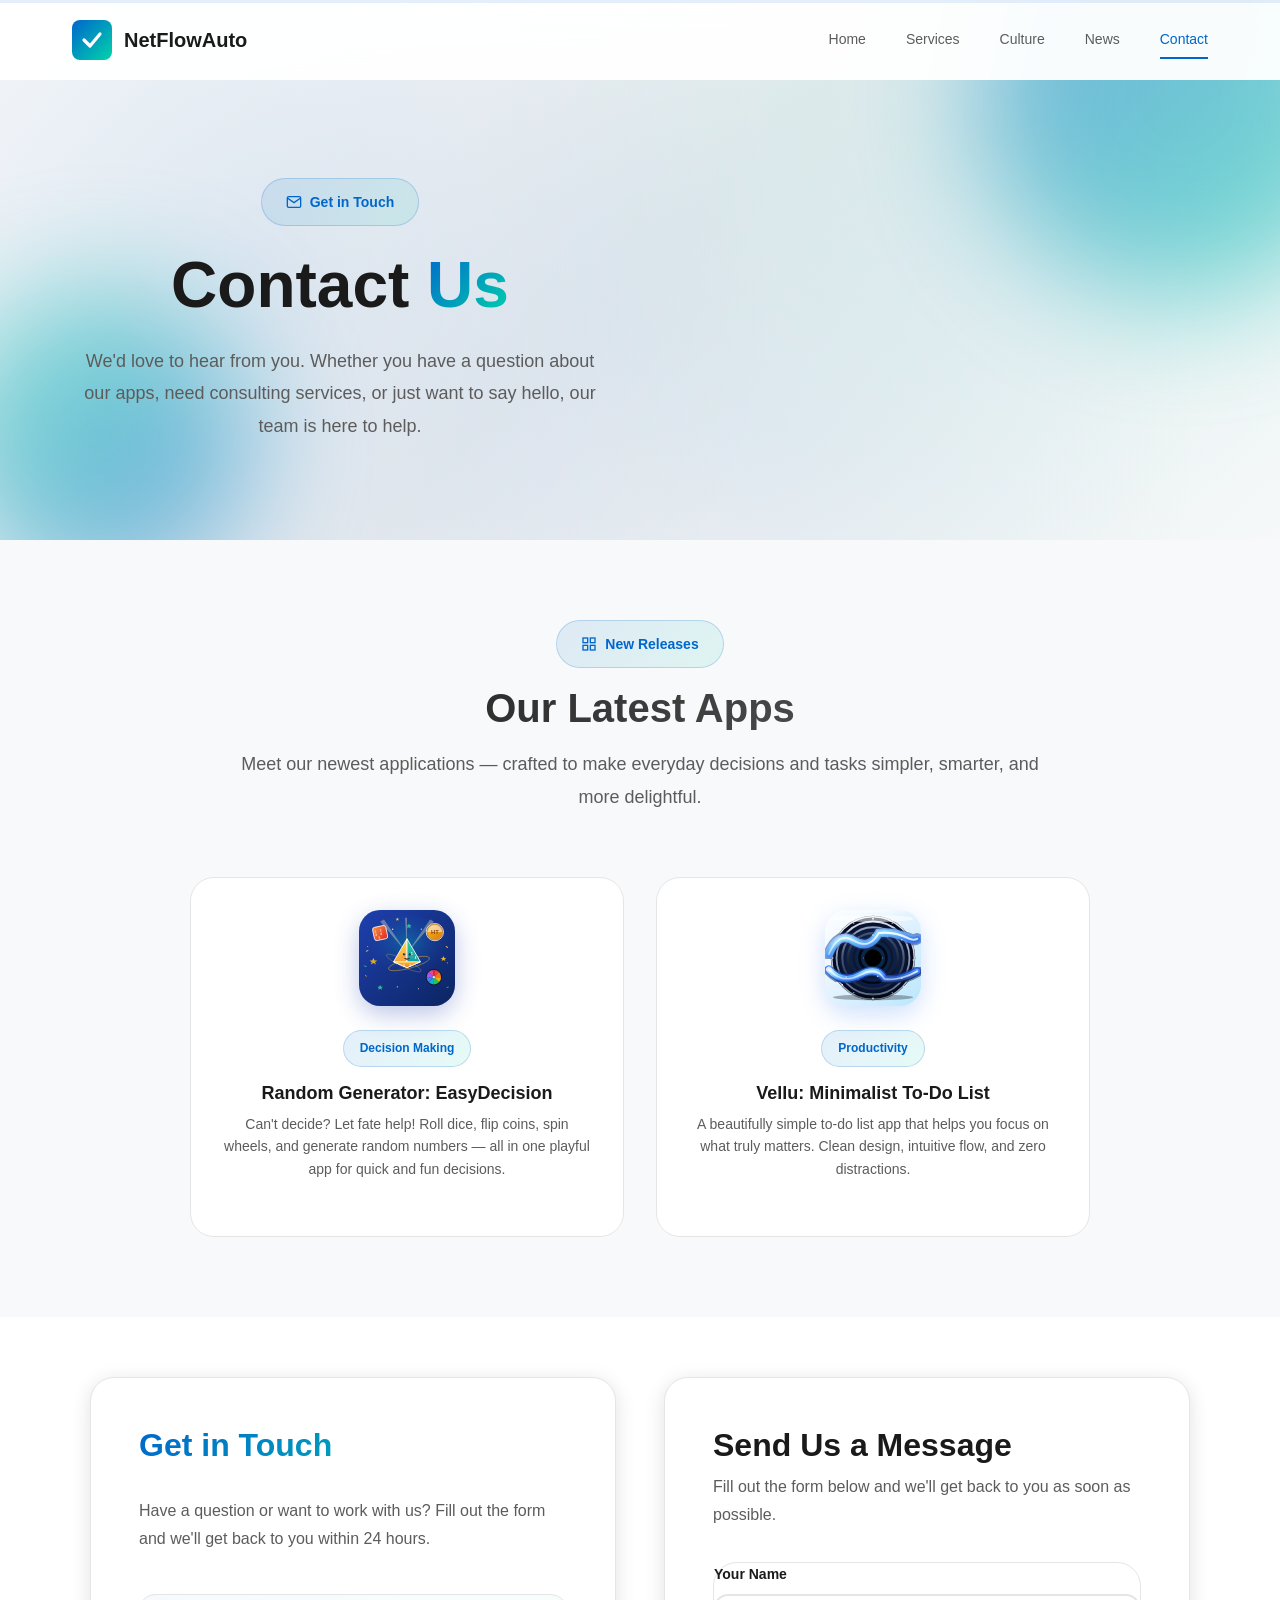
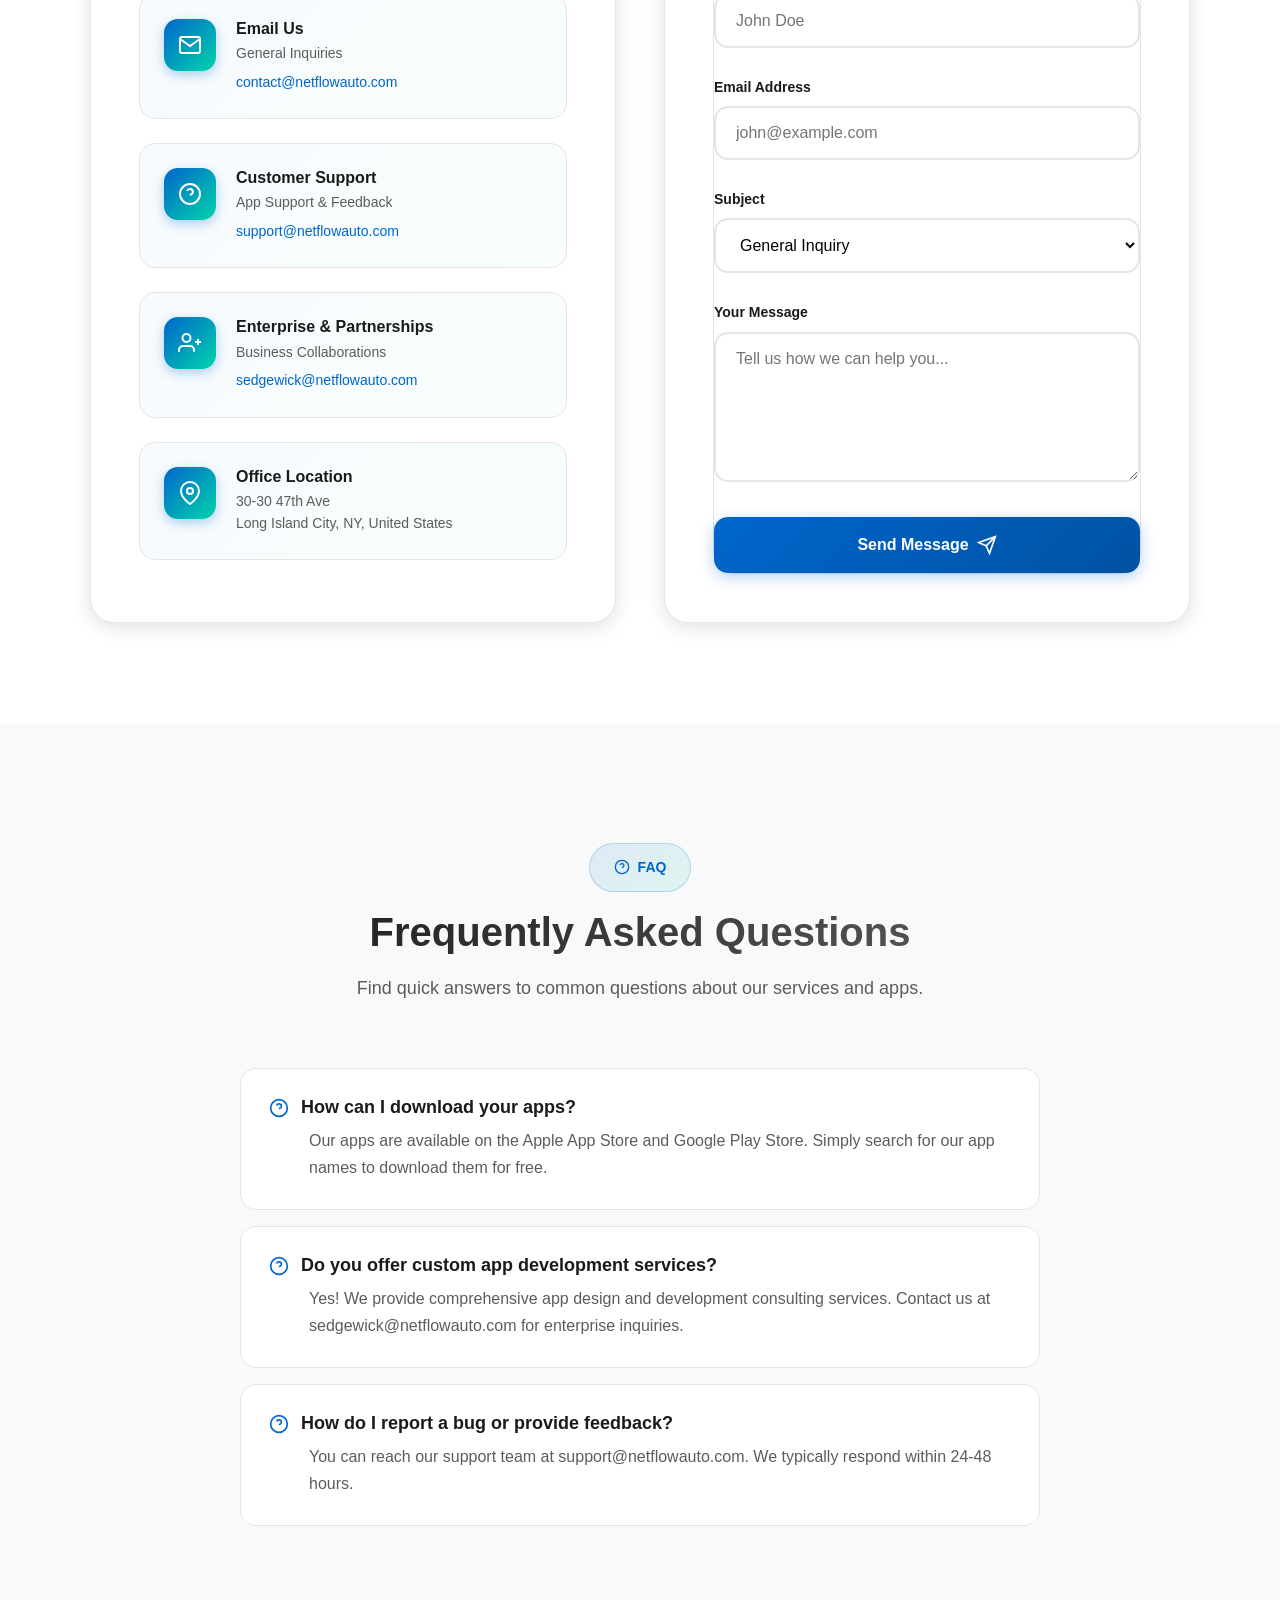
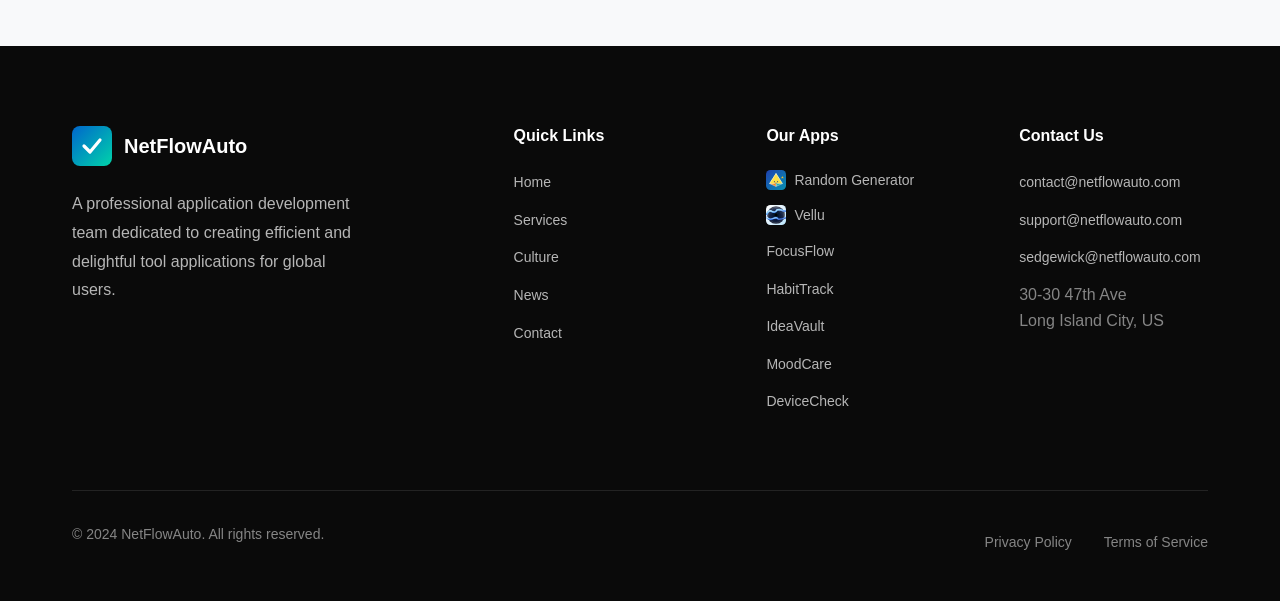
==== commit 899f37f9: "netflowauto" ====
--- a/contact.html
+++ b/contact.html
@@ -52,6 +52,274 @@
         </div>
     </section>
 
+    <!-- Featured Apps Section -->
+    <section class="section section-gray" id="featured-apps" style="padding: 80px 0;">
+        <div class="container">
+            <div class="section-header">
+                <div class="section-badge">
+                    <svg viewBox="0 0 24 24" fill="none" stroke="currentColor" stroke-width="2" width="16" height="16"><rect x="3" y="3" width="7" height="7"/><rect x="14" y="3" width="7" height="7"/><rect x="14" y="14" width="7" height="7"/><rect x="3" y="14" width="7" height="7"/></svg>
+                    New Releases
+                </div>
+                <h2 class="section-title">Our Latest Apps</h2>
+                <p class="section-description">
+                    Meet our newest applications — crafted to make everyday decisions and tasks simpler, smarter, and more delightful.
+                </p>
+            </div>
+
+            <div class="apps-grid" style="grid-template-columns: repeat(2, 1fr); max-width: 900px; margin: 0 auto;">
+
+                <!-- Random Generator: EasyDecision -->
+                <div class="app-card stagger-item">
+                    <div class="app-icon" style="background: transparent; box-shadow: 0 8px 24px rgba(30, 64, 175, 0.3); width: 96px; height: 96px; padding: 0;">
+                        <svg width="96" height="96" viewBox="0 0 100 100" xmlns="http://www.w3.org/2000/svg" style="width: 96px; height: 96px;">
+                            <defs>
+                                <linearGradient id="rgMainBg" x1="0%" y1="0%" x2="100%" y2="100%">
+                                    <stop offset="0%" style="stop-color:#1e40af"/>
+                                    <stop offset="100%" style="stop-color:#0c2461"/>
+                                </linearGradient>
+                                <radialGradient id="rgMainGlow" cx="50%" cy="40%">
+                                    <stop offset="0%" style="stop-color:#0891b2" stop-opacity="0.5"/>
+                                    <stop offset="100%" style="stop-color:#1e40af" stop-opacity="0"/>
+                                </radialGradient>
+                                <linearGradient id="rgMainDieFront" x1="0%" y1="0%" x2="0%" y2="100%">
+                                    <stop offset="0%" style="stop-color:#fbbf24"/>
+                                    <stop offset="100%" style="stop-color:#f97316"/>
+                                </linearGradient>
+                                <linearGradient id="rgMainDieLeft" x1="0%" y1="0%" x2="0%" y2="100%">
+                                    <stop offset="0%" style="stop-color:#fde047"/>
+                                    <stop offset="100%" style="stop-color:#fb923c"/>
+                                </linearGradient>
+                                <linearGradient id="rgMainDieRight" x1="0%" y1="0%" x2="0%" y2="100%">
+                                    <stop offset="0%" style="stop-color:#34d399"/>
+                                    <stop offset="100%" style="stop-color:#0891b2"/>
+                                </linearGradient>
+                                <linearGradient id="rgMainCoin" x1="0%" y1="0%" x2="100%" y2="100%">
+                                    <stop offset="0%" style="stop-color:#fbbf24"/>
+                                    <stop offset="100%" style="stop-color:#d97706"/>
+                                </linearGradient>
+                                <linearGradient id="rgMainD6" x1="0%" y1="0%" x2="100%" y2="100%">
+                                    <stop offset="0%" style="stop-color:#fb923c"/>
+                                    <stop offset="100%" style="stop-color:#dc2626"/>
+                                </linearGradient>
+                            </defs>
+                            <rect width="100" height="100" rx="22" fill="url(#rgMainBg)"/>
+                            <ellipse cx="50" cy="40" rx="45" ry="35" fill="url(#rgMainGlow)"/>
+                            <g opacity="0.35">
+                                <path d="M50 45 L22 12 L26 10 Z" fill="#fef3c7"/>
+                                <path d="M50 45 L78 12 L74 10 Z" fill="#fef3c7"/>
+                                <path d="M50 45 L50 8 L48 8 Z" fill="#fef3c7"/>
+                            </g>
+                            <g transform="translate(22, 24) rotate(-12)">
+                                <rect x="-7" y="-7" width="14" height="14" rx="2.5" fill="url(#rgMainD6)" stroke="#fff" stroke-width="0.8"/>
+                                <text x="-4.5" y="-1.5" font-family="Arial Black, sans-serif" font-size="3.2" font-weight="900" fill="white" text-anchor="middle">1</text>
+                                <text x="1" y="-1.5" font-family="Arial Black, sans-serif" font-size="3.2" font-weight="900" fill="white" text-anchor="middle">2</text>
+                                <text x="-4.5" y="2" font-family="Arial Black, sans-serif" font-size="3.2" font-weight="900" fill="white" text-anchor="middle">3</text>
+                                <text x="1" y="2" font-family="Arial Black, sans-serif" font-size="3.2" font-weight="900" fill="white" text-anchor="middle">4</text>
+                                <text x="-1.7" y="5.5" font-family="Arial Black, sans-serif" font-size="3.2" font-weight="900" fill="white" text-anchor="middle">5</text>
+                            </g>
+                            <g transform="translate(79, 23)">
+                                <circle r="9" fill="#92400e" stroke="#fff" stroke-width="0.8"/>
+                                <circle r="8" fill="url(#rgMainCoin)" stroke="#fef3c7" stroke-width="0.3"/>
+                                <path d="M-7.5 0 A 7.5 7.5 0 0 1 7.5 0" fill="#f8fafc" opacity="0.55"/>
+                                <text x="0" y="2.2" text-anchor="middle" font-family="Arial Black, sans-serif" font-size="6" font-weight="900" fill="#92400e">HT</text>
+                            </g>
+                            <g transform="translate(78, 70)">
+                                <circle r="8" fill="#1e293b" stroke="#0f172a" stroke-width="1"/>
+                                <path d="M0 0 L0 -7.5 A 7.5 7.5 0 0 1 5.3 -5.3 Z" fill="#ef4444"/>
+                                <path d="M0 0 L5.3 -5.3 A 7.5 7.5 0 0 1 7.5 0 Z" fill="#f97316"/>
+                                <path d="M0 0 L7.5 0 A 7.5 7.5 0 0 1 5.3 5.3 Z" fill="#eab308"/>
+                                <path d="M0 0 L5.3 5.3 A 7.5 7.5 0 0 1 0 7.5 Z" fill="#22c55e"/>
+                                <path d="M0 0 L0 7.5 A 7.5 7.5 0 0 1 -5.3 5.3 Z" fill="#06b6d4"/>
+                                <path d="M0 0 L-5.3 5.3 A 7.5 7.5 0 0 1 -7.5 0 Z" fill="#3b82f6"/>
+                                <path d="M0 0 L-7.5 0 A 7.5 7.5 0 0 1 -5.3 -5.3 Z" fill="#a855f7"/>
+                                <path d="M0 0 L-5.3 -5.3 A 7.5 7.5 0 0 1 0 -7.5 Z" fill="#ec4899"/>
+                                <line x1="0" y1="0" x2="0" y2="-6.5" stroke="#dc2626" stroke-width="1.6" stroke-linecap="round"/>
+                                <polygon points="0,-7.8 -1.6,-5.5 1.6,-5.5" fill="#dc2626"/>
+                                <circle r="1.4" fill="white" stroke="#1e293b" stroke-width="0.4"/>
+                            </g>
+                            <g transform="translate(50, 48)">
+                                <ellipse cx="0" cy="8" rx="22" ry="5" fill="none" stroke="#fbbf24" stroke-width="0.8" opacity="0.55" transform="rotate(-15)"/>
+                                <ellipse cx="0" cy="8" rx="20" ry="4" fill="none" stroke="#fde047" stroke-width="0.5" opacity="0.45" transform="rotate(25)"/>
+                                <path d="M0 -18 L-14 6 L0 12 Z" fill="url(#rgMainDieLeft)" stroke="#fff" stroke-width="0.9" stroke-linejoin="round"/>
+                                <path d="M0 -18 L14 6 L0 12 Z" fill="url(#rgMainDieRight)" stroke="#fff" stroke-width="0.9" stroke-linejoin="round"/>
+                                <path d="M-14 6 L14 6 L0 12 Z" fill="url(#rgMainDieFront)" stroke="#fff" stroke-width="0.9" stroke-linejoin="round"/>
+                                <text x="5" y="-1" font-family="Arial Black, sans-serif" font-size="4" font-weight="900" fill="white" text-anchor="middle">1</text>
+                                <text x="9" y="3" font-family="Arial Black, sans-serif" font-size="3" font-weight="900" fill="white" text-anchor="middle">4</text>
+                                <text x="-3" y="11" font-family="Arial Black, sans-serif" font-size="3.2" font-weight="900" fill="white" text-anchor="middle">2</text>
+                                <text x="3" y="11" font-family="Arial Black, sans-serif" font-size="3.2" font-weight="900" fill="white" text-anchor="middle">3</text>
+                                <ellipse cx="-3" cy="-2" rx="1.1" ry="1.3" fill="#1e293b"/>
+                                <ellipse cx="3" cy="-2" rx="1.1" ry="1.3" fill="#1e293b"/>
+                                <circle cx="-2.7" cy="-2.4" r="0.4" fill="white"/>
+                                <circle cx="3.3" cy="-2.4" r="0.4" fill="white"/>
+                                <path d="M-2.5 2.5 Q0 4.5 2.5 2.5" stroke="#1e293b" stroke-width="0.9" fill="#dc2626" stroke-linecap="round"/>
+                                <ellipse cx="-5" cy="1" rx="1.2" ry="0.6" fill="#fb7185" opacity="0.75"/>
+                                <ellipse cx="5" cy="1" rx="1.2" ry="0.6" fill="#fb7185" opacity="0.75"/>
+                            </g>
+                            <g>
+                                <path d="M15 50 L16.3 52.5 L19 52.5 L16.7 54.3 L17.7 56.8 L15 55.2 L12.3 56.8 L13.3 54.3 L11 52.5 L13.7 52.5 Z" fill="#fbbf24" opacity="0.85"/>
+                                <path d="M88 48 L89 50 L91 50 L89.3 51.2 L90 53.2 L88 52 L86 53.2 L86.7 51.2 L85 50 L87 50 Z" fill="#fbbf24" opacity="0.9"/>
+                                <path d="M22 78 L23 80 L25 80 L23.3 81.2 L24 83.2 L22 82 L20 83.2 L20.7 81.2 L19 80 L21 80 Z" fill="#34d399" opacity="0.85"/>
+                                <path d="M52 14 L53 16 L55 16 L53.3 17.2 L54 19.2 L52 18 L50 19.2 L50.7 17.2 L49 16 L51 16 Z" fill="#34d399" opacity="0.85"/>
+                                <path d="M40 8 L40.6 9.2 L42 9.2 L40.8 10 L41.3 11.2 L40 10.5 L38.7 11.2 L39.2 10 L38 9.2 L39.4 9.2 Z" fill="#fde047" opacity="0.85"/>
+                            </g>
+                            <circle cx="35" cy="20" r="0.8" fill="#fef3c7" opacity="0.85"/>
+                            <circle cx="65" cy="20" r="0.7" fill="#fef3c7" opacity="0.85"/>
+                            <circle cx="40" cy="80" r="0.7" fill="#fef3c7" opacity="0.85"/>
+                            <circle cx="62" cy="82" r="0.6" fill="#fef3c7" opacity="0.85"/>
+                            <circle cx="9" cy="38" r="0.6" fill="#fde047" opacity="0.75"/>
+                            <circle cx="92" cy="55" r="0.6" fill="#fde047" opacity="0.75"/>
+                            <rect x="7" y="42" width="3" height="1" rx="0.5" fill="#fde047" opacity="0.75" transform="rotate(-30 8.5 42.5)"/>
+                            <rect x="5" y="58" width="3" height="1" rx="0.5" fill="#34d399" opacity="0.75" transform="rotate(20 6.5 58.5)"/>
+                            <rect x="90" y="38" width="3" height="1" rx="0.5" fill="#fde047" opacity="0.75" transform="rotate(35 91.5 38.5)"/>
+                            <rect x="6" y="68" width="2.5" height="1" rx="0.5" fill="#fbbf24" opacity="0.7" transform="rotate(45 7.25 68.5)"/>
+                            <rect x="91" y="80" width="2.5" height="1" rx="0.5" fill="#34d399" opacity="0.7" transform="rotate(-25 92.25 80.5)"/>
+                        </svg>
+                    </div>
+                    <span class="app-category">Decision Making</span>
+                    <h3 class="app-title">Random Generator: EasyDecision</h3>
+                    <p class="app-description">
+                        Can't decide? Let fate help! Roll dice, flip coins, spin wheels, and generate random numbers — all in one playful app for quick and fun decisions.
+                    </p>
+                </div>
+
+                <!-- Vellu: Minimalist To-Do List -->
+                <div class="app-card stagger-item">
+                    <div class="app-icon" style="background: transparent; box-shadow: 0 8px 24px rgba(59, 130, 246, 0.25); width: 96px; height: 96px; padding: 0;">
+                        <svg width="96" height="96" viewBox="0 0 100 100" xmlns="http://www.w3.org/2000/svg" style="width: 96px; height: 96px;">
+                            <defs>
+                                <linearGradient id="velluMainBg" x1="0%" y1="0%" x2="100%" y2="100%">
+                                    <stop offset="0%" style="stop-color:#ffffff"/>
+                                    <stop offset="50%" style="stop-color:#e0f2fe"/>
+                                    <stop offset="100%" style="stop-color:#bae6fd"/>
+                                </linearGradient>
+                                <linearGradient id="velluMainRing1" x1="0%" y1="0%" x2="0%" y2="100%">
+                                    <stop offset="0%" style="stop-color:#f8fafc"/>
+                                    <stop offset="50%" style="stop-color:#cbd5e1"/>
+                                    <stop offset="100%" style="stop-color:#94a3b8"/>
+                                </linearGradient>
+                                <linearGradient id="velluMainRing2" x1="0%" y1="0%" x2="0%" y2="100%">
+                                    <stop offset="0%" style="stop-color:#e2e8f0"/>
+                                    <stop offset="50%" style="stop-color:#94a3b8"/>
+                                    <stop offset="100%" style="stop-color:#64748b"/>
+                                </linearGradient>
+                                <linearGradient id="velluMainRing3" x1="0%" y1="0%" x2="0%" y2="100%">
+                                    <stop offset="0%" style="stop-color:#94a3b8"/>
+                                    <stop offset="50%" style="stop-color:#475569"/>
+                                    <stop offset="100%" style="stop-color:#1e293b"/>
+                                </linearGradient>
+                                <linearGradient id="velluMainRing4" x1="0%" y1="0%" x2="0%" y2="100%">
+                                    <stop offset="0%" style="stop-color:#475569"/>
+                                    <stop offset="50%" style="stop-color:#1e293b"/>
+                                    <stop offset="100%" style="stop-color:#020617"/>
+                                </linearGradient>
+                                <radialGradient id="velluMainTunnel" cx="50%" cy="50%">
+                                    <stop offset="0%" style="stop-color:#082f49"/>
+                                    <stop offset="60%" style="stop-color:#0c1e4a"/>
+                                    <stop offset="100%" style="stop-color:#020617"/>
+                                </radialGradient>
+                                <linearGradient id="velluMainBlue" x1="0%" y1="0%" x2="100%" y2="100%">
+                                    <stop offset="0%" style="stop-color:#dbeafe"/>
+                                    <stop offset="30%" style="stop-color:#7dd3fc"/>
+                                    <stop offset="60%" style="stop-color:#3b82f6"/>
+                                    <stop offset="100%" style="stop-color:#1e3a8a"/>
+                                </linearGradient>
+                                <linearGradient id="velluMainBlue2" x1="0%" y1="0%" x2="100%" y2="100%">
+                                    <stop offset="0%" style="stop-color:#bfdbfe"/>
+                                    <stop offset="50%" style="stop-color:#60a5fa"/>
+                                    <stop offset="100%" style="stop-color:#1d4ed8"/>
+                                </linearGradient>
+                                <linearGradient id="velluMainBlue3" x1="0%" y1="0%" x2="100%" y2="100%">
+                                    <stop offset="0%" style="stop-color:#3b82f6"/>
+                                    <stop offset="50%" style="stop-color:#1d4ed8"/>
+                                    <stop offset="100%" style="stop-color:#0c1e4a"/>
+                                </linearGradient>
+                                <radialGradient id="velluMainHighlight" cx="50%" cy="15%">
+                                    <stop offset="0%" style="stop-color:#ffffff" stop-opacity="0.85"/>
+                                    <stop offset="100%" style="stop-color:#ffffff" stop-opacity="0"/>
+                                </radialGradient>
+                                <linearGradient id="velluMainWaveGloss" x1="0%" y1="0%" x2="0%" y2="100%">
+                                    <stop offset="0%" style="stop-color:#ffffff" stop-opacity="0.95"/>
+                                    <stop offset="100%" style="stop-color:#dbeafe" stop-opacity="0.4"/>
+                                </linearGradient>
+                                <filter id="velluMainGlow" x="-20%" y="-20%" width="140%" height="140%">
+                                    <feGaussianBlur stdDeviation="0.8"/>
+                                </filter>
+                            </defs>
+                            <rect width="100" height="100" rx="22" fill="url(#velluMainBg)"/>
+                            <ellipse cx="50" cy="3" rx="58" ry="9" fill="url(#velluMainHighlight)"/>
+                            <g opacity="0.06">
+                                <line x1="10" y1="20" x2="90" y2="20" stroke="#1e3a8a" stroke-width="0.3"/>
+                                <line x1="10" y1="40" x2="90" y2="40" stroke="#1e3a8a" stroke-width="0.3"/>
+                                <line x1="10" y1="60" x2="90" y2="60" stroke="#1e3a8a" stroke-width="0.3"/>
+                                <line x1="10" y1="80" x2="90" y2="80" stroke="#1e3a8a" stroke-width="0.3"/>
+                                <line x1="20" y1="10" x2="20" y2="90" stroke="#1e3a8a" stroke-width="0.3"/>
+                                <line x1="40" y1="10" x2="40" y2="90" stroke="#1e3a8a" stroke-width="0.3"/>
+                                <line x1="60" y1="10" x2="60" y2="90" stroke="#1e3a8a" stroke-width="0.3"/>
+                                <line x1="80" y1="10" x2="80" y2="90" stroke="#1e3a8a" stroke-width="0.3"/>
+                            </g>
+                            <circle cx="50" cy="50" r="44" fill="url(#velluMainTunnel)"/>
+                            <circle cx="50" cy="50" r="43" fill="none" stroke="url(#velluMainRing1)" stroke-width="1.6" opacity="0.95"/>
+                            <circle cx="50" cy="50" r="38" fill="none" stroke="url(#velluMainRing2)" stroke-width="1.9" opacity="0.95"/>
+                            <circle cx="50" cy="50" r="32" fill="none" stroke="url(#velluMainRing3)" stroke-width="2.2" opacity="1"/>
+                            <circle cx="50" cy="50" r="26" fill="none" stroke="url(#velluMainRing4)" stroke-width="2.4" opacity="1"/>
+                            <circle cx="50" cy="50" r="20" fill="none" stroke="#0f172a" stroke-width="2.6"/>
+                            <circle cx="50" cy="50" r="14" fill="none" stroke="#020617" stroke-width="2.8"/>
+                            <circle cx="50" cy="50" r="9" fill="#000000"/>
+                            <ellipse cx="50" cy="9" rx="42" ry="3.5" fill="#ffffff" opacity="0.55"/>
+                            <ellipse cx="50" cy="91" rx="42" ry="3" fill="#000000" opacity="0.3"/>
+                            <path d="M4 46 Q14 22, 30 32 T56 24 Q72 22, 88 30 Q93 32, 96 30" stroke="#1e3a8a" stroke-width="12" fill="none" stroke-linecap="round" opacity="0.5" filter="url(#velluMainGlow)"/>
+                            <path d="M4 46 Q14 22, 30 32 T56 24 Q72 22, 88 30 Q93 32, 96 30" stroke="url(#velluMainBlue2)" stroke-width="9" fill="none" stroke-linecap="round" opacity="0.85"/>
+                            <path d="M4 46 Q14 22, 30 32 T56 24 Q72 22, 88 30 Q93 32, 96 30" stroke="url(#velluMainBlue)" stroke-width="6" fill="none" stroke-linecap="round"/>
+                            <path d="M4 46 Q14 22, 30 32 T56 24 Q72 22, 88 30 Q93 32, 96 30" stroke="url(#velluMainWaveGloss)" stroke-width="2.2" fill="none" stroke-linecap="round" opacity="0.95"/>
+                            <path d="M4 46 Q14 22, 30 32 T56 24 Q72 22, 88 30 Q93 32, 96 30" stroke="#ffffff" stroke-width="0.7" fill="none" stroke-linecap="round" opacity="0.7"/>
+                            <path d="M4 62 Q18 78, 36 68 T62 72 Q78 74, 96 64" stroke="#0c1e4a" stroke-width="12" fill="none" stroke-linecap="round" opacity="0.5" filter="url(#velluMainGlow)"/>
+                            <path d="M4 62 Q18 78, 36 68 T62 72 Q78 74, 96 64" stroke="url(#velluMainBlue3)" stroke-width="9" fill="none" stroke-linecap="round" opacity="0.85"/>
+                            <path d="M4 62 Q18 78, 36 68 T62 72 Q78 74, 96 64" stroke="url(#velluMainBlue)" stroke-width="6" fill="none" stroke-linecap="round"/>
+                            <path d="M4 62 Q18 78, 36 68 T62 72 Q78 74, 96 64" stroke="url(#velluMainWaveGloss)" stroke-width="2.2" fill="none" stroke-linecap="round" opacity="0.95"/>
+                            <path d="M4 62 Q18 78, 36 68 T62 72 Q78 74, 96 64" stroke="#ffffff" stroke-width="0.7" fill="none" stroke-linecap="round" opacity="0.7"/>
+                            <g fill="#ffffff">
+                                <circle cx="50" cy="9" r="1" opacity="0.95"/>
+                                <circle cx="14" cy="22" r="0.9" opacity="0.9"/>
+                                <circle cx="86" cy="22" r="0.9" opacity="0.9"/>
+                                <circle cx="18" cy="78" r="0.9" opacity="0.9"/>
+                                <circle cx="82" cy="80" r="0.8" opacity="0.85"/>
+                                <circle cx="50" cy="92" r="0.9" opacity="0.9"/>
+                                <circle cx="8" cy="50" r="0.8" opacity="0.85"/>
+                                <circle cx="92" cy="52" r="0.8" opacity="0.85"/>
+                                <circle cx="30" cy="14" r="0.6" opacity="0.75"/>
+                                <circle cx="70" cy="14" r="0.6" opacity="0.75"/>
+                                <circle cx="30" cy="86" r="0.6" opacity="0.75"/>
+                                <circle cx="70" cy="86" r="0.6" opacity="0.75"/>
+                                <circle cx="40" cy="50" r="0.5" opacity="0.7"/>
+                                <circle cx="60" cy="50" r="0.5" opacity="0.7"/>
+                            </g>
+                            <g fill="#bfdbfe" opacity="0.75">
+                                <circle cx="35" cy="28" r="0.5"/>
+                                <circle cx="65" cy="28" r="0.5"/>
+                                <circle cx="35" cy="72" r="0.5"/>
+                                <circle cx="65" cy="72" r="0.5"/>
+                            </g>
+                            <g fill="#ffffff" opacity="0.95">
+                                <circle cx="20" cy="30" r="0.7"/>
+                                <circle cx="50" cy="26" r="0.7"/>
+                                <circle cx="80" cy="31" r="0.7"/>
+                                <circle cx="22" cy="70" r="0.7"/>
+                                <circle cx="55" cy="69" r="0.7"/>
+                                <circle cx="80" cy="71" r="0.7"/>
+                            </g>
+                        </svg>
+                    </div>
+                    <span class="app-category">Productivity</span>
+                    <h3 class="app-title">Vellu: Minimalist To-Do List</h3>
+                    <p class="app-description">
+                        A beautifully simple to-do list app that helps you focus on what truly matters. Clean design, intuitive flow, and zero distractions.
+                    </p>
+                </div>
+
+            </div>
+        </div>
+    </section>
+
     <section class="section" style="padding: 60px 0 100px;">
         <div class="container">
             <div style="display: grid; grid-template-columns: 1fr 1fr; gap: 3rem; max-width: 1100px; margin: 0 auto;">
@@ -195,7 +463,7 @@
             <div class="footer-grid">
                 <div class="footer-brand"><div class="footer-logo"><svg viewBox="0 0 100 100" fill="none"><defs><linearGradient id="footerLogoGradient5" x1="0%" y1="0%" x2="100%" y2="100%"><stop offset="0%" style="stop-color:#0066cc"/><stop offset="100%" style="stop-color:#00d4aa"/></linearGradient></defs><rect width="100" height="100" rx="20" fill="url(#footerLogoGradient5)"/><path d="M30 50 L45 65 L70 35" stroke="white" stroke-width="8" fill="none" stroke-linecap="round" stroke-linejoin="round"/></svg>NetFlowAuto</div><p>A professional application development team dedicated to creating efficient and delightful tool applications for global users.</p></div>
                 <div class="footer-column"><h4>Quick Links</h4><ul class="footer-links"><li><a href="index.html">Home</a></li><li><a href="services.html">Services</a></li><li><a href="culture.html">Culture</a></li><li><a href="news.html">News</a></li><li><a href="contact.html">Contact</a></li></ul></div>
-                <div class="footer-column"><h4>Our Apps</h4><ul class="footer-links"><li><a href="#">FocusFlow</a></li><li><a href="#">HabitTrack</a></li><li><a href="#">IdeaVault</a></li><li><a href="#">MoodCare</a></li><li><a href="#">DeviceCheck</a></li></ul></div>
+                <div class="footer-column"><h4>Our Apps</h4><ul class="footer-links"><li><a href="#" style="display: flex; align-items: center; gap: 0.5rem;"><svg width="20" height="20" viewBox="0 0 100 100" fill="none" xmlns="http://www.w3.org/2000/svg" style="flex-shrink: 0;"><defs><linearGradient id="rgFooterBg" x1="0%" y1="0%" x2="100%" y2="100%"><stop offset="0%" style="stop-color:#1e40af"/><stop offset="100%" style="stop-color:#0891b2"/></linearGradient><linearGradient id="rgFooterDie" x1="0%" y1="0%" x2="100%" y2="100%"><stop offset="0%" style="stop-color:#fbbf24"/><stop offset="100%" style="stop-color:#f97316"/></linearGradient><linearGradient id="rgFooterLeft" x1="0%" y1="0%" x2="100%" y2="100%"><stop offset="0%" style="stop-color:#34d399"/><stop offset="100%" style="stop-color:#0891b2"/></linearGradient></defs><rect width="100" height="100" rx="22" fill="url(#rgFooterBg)"/><path d="M50 18 L82 68 L50 82 Z" fill="url(#rgFooterLeft)" stroke="#fff" stroke-width="2" stroke-linejoin="round"/><path d="M50 18 L18 68 L50 82 Z" fill="url(#rgFooterDie)" stroke="#fff" stroke-width="2" stroke-linejoin="round"/><path d="M50 18 L82 68 L18 68 Z" fill="#fde047" stroke="#fff" stroke-width="2" stroke-linejoin="round"/><circle cx="42" cy="58" r="2.5" fill="#1e3a8a"/><circle cx="58" cy="58" r="2.5" fill="#1e3a8a"/><path d="M44 65 Q50 71 56 65" stroke="#1e3a8a" stroke-width="2.5" fill="none" stroke-linecap="round"/><path d="M82 30 L84 35 L89 35 L85 38 L87 43 L82 40 L77 43 L79 38 L75 35 L80 35 Z" fill="#fbbf24"/></svg>Random Generator</a></li><li><a href="#" style="display: flex; align-items: center; gap: 0.5rem;"><svg width="20" height="20" viewBox="0 0 100 100" fill="none" xmlns="http://www.w3.org/2000/svg" style="flex-shrink: 0;"><defs><linearGradient id="velluFooterBg" x1="0%" y1="0%" x2="100%" y2="100%"><stop offset="0%" style="stop-color:#ffffff"/><stop offset="50%" style="stop-color:#e0f2fe"/><stop offset="100%" style="stop-color:#bae6fd"/></linearGradient><linearGradient id="velluFooterRing1" x1="0%" y1="0%" x2="0%" y2="100%"><stop offset="0%" style="stop-color:#f8fafc"/><stop offset="50%" style="stop-color:#cbd5e1"/><stop offset="100%" style="stop-color:#94a3b8"/></linearGradient><linearGradient id="velluFooterRing2" x1="0%" y1="0%" x2="0%" y2="100%"><stop offset="0%" style="stop-color:#e2e8f0"/><stop offset="50%" style="stop-color:#94a3b8"/><stop offset="100%" style="stop-color:#64748b"/></linearGradient><linearGradient id="velluFooterRing3" x1="0%" y1="0%" x2="0%" y2="100%"><stop offset="0%" style="stop-color:#94a3b8"/><stop offset="50%" style="stop-color:#475569"/><stop offset="100%" style="stop-color:#1e293b"/></linearGradient><linearGradient id="velluFooterRing4" x1="0%" y1="0%" x2="0%" y2="100%"><stop offset="0%" style="stop-color:#475569"/><stop offset="50%" style="stop-color:#1e293b"/><stop offset="100%" style="stop-color:#020617"/></linearGradient><radialGradient id="velluFooterTunnel" cx="50%" cy="50%"><stop offset="0%" style="stop-color:#082f49"/><stop offset="60%" style="stop-color:#0c1e4a"/><stop offset="100%" style="stop-color:#020617"/></radialGradient><linearGradient id="velluFooterBlue" x1="0%" y1="0%" x2="100%" y2="100%"><stop offset="0%" style="stop-color:#dbeafe"/><stop offset="30%" style="stop-color:#7dd3fc"/><stop offset="60%" style="stop-color:#3b82f6"/><stop offset="100%" style="stop-color:#1e3a8a"/></linearGradient><linearGradient id="velluFooterBlue2" x1="0%" y1="0%" x2="100%" y2="100%"><stop offset="0%" style="stop-color:#bfdbfe"/><stop offset="50%" style="stop-color:#60a5fa"/><stop offset="100%" style="stop-color:#1d4ed8"/></linearGradient><linearGradient id="velluFooterBlue3" x1="0%" y1="0%" x2="100%" y2="100%"><stop offset="0%" style="stop-color:#3b82f6"/><stop offset="50%" style="stop-color:#1d4ed8"/><stop offset="100%" style="stop-color:#0c1e4a"/></linearGradient><linearGradient id="velluFooterWaveGloss" x1="0%" y1="0%" x2="0%" y2="100%"><stop offset="0%" style="stop-color:#ffffff" stop-opacity="0.95"/><stop offset="100%" style="stop-color:#dbeafe" stop-opacity="0.4"/></linearGradient></defs><rect width="100" height="100" rx="22" fill="url(#velluFooterBg)"/><circle cx="50" cy="50" r="44" fill="url(#velluFooterTunnel)"/><circle cx="50" cy="50" r="43" fill="none" stroke="url(#velluFooterRing1)" stroke-width="1.6" opacity="0.95"/><circle cx="50" cy="50" r="38" fill="none" stroke="url(#velluFooterRing2)" stroke-width="1.9" opacity="0.95"/><circle cx="50" cy="50" r="32" fill="none" stroke="url(#velluFooterRing3)" stroke-width="2.2" opacity="1"/><circle cx="50" cy="50" r="26" fill="none" stroke="url(#velluFooterRing4)" stroke-width="2.4" opacity="1"/><circle cx="50" cy="50" r="20" fill="none" stroke="#0f172a" stroke-width="2.6"/><circle cx="50" cy="50" r="14" fill="none" stroke="#020617" stroke-width="2.8"/><circle cx="50" cy="50" r="9" fill="#000000"/><path d="M4 46 Q14 22, 30 32 T56 24 Q72 22, 88 30 Q93 32, 96 30" stroke="url(#velluFooterBlue2)" stroke-width="9" fill="none" stroke-linecap="round" opacity="0.85"/><path d="M4 46 Q14 22, 30 32 T56 24 Q72 22, 88 30 Q93 32, 96 30" stroke="url(#velluFooterBlue)" stroke-width="6" fill="none" stroke-linecap="round"/><path d="M4 46 Q14 22, 30 32 T56 24 Q72 22, 88 30 Q93 32, 96 30" stroke="url(#velluFooterWaveGloss)" stroke-width="2.2" fill="none" stroke-linecap="round" opacity="0.95"/><path d="M4 62 Q18 78, 36 68 T62 72 Q78 74, 96 64" stroke="url(#velluFooterBlue3)" stroke-width="9" fill="none" stroke-linecap="round" opacity="0.85"/><path d="M4 62 Q18 78, 36 68 T62 72 Q78 74, 96 64" stroke="url(#velluFooterBlue)" stroke-width="6" fill="none" stroke-linecap="round"/><path d="M4 62 Q18 78, 36 68 T62 72 Q78 74, 96 64" stroke="url(#velluFooterWaveGloss)" stroke-width="2.2" fill="none" stroke-linecap="round" opacity="0.95"/><circle cx="20" cy="22" r="1.2" fill="#3b82f6"/><circle cx="80" cy="22" r="1" fill="#60a5fa"/><circle cx="80" cy="80" r="1.2" fill="#3b82f6"/><circle cx="20" cy="80" r="1" fill="#60a5fa"/></svg>Vellu</a></li><li><a href="#">FocusFlow</a></li><li><a href="#">HabitTrack</a></li><li><a href="#">IdeaVault</a></li><li><a href="#">MoodCare</a></li><li><a href="#">DeviceCheck</a></li></ul></div>
                 <div class="footer-column"><h4>Contact Us</h4><ul class="footer-links"><li><a href="mailto:contact@netflowauto.com">contact@netflowauto.com</a></li><li><a href="mailto:support@netflowauto.com">support@netflowauto.com</a></li><li><a href="mailto:sedgewick@netflowauto.com">sedgewick@netflowauto.com</a></li><li style="margin-top: 0.5rem; color: rgba(255,255,255,0.5);">30-30 47th Ave<br>Long Island City, US</li></ul></div>
             </div>
             <div class="footer-bottom"><p class="footer-copyright">© 2024 NetFlowAuto. All rights reserved.</p><div class="footer-legal"><a href="privacy-policy.html">Privacy Policy</a><a href="terms-of-service.html">Terms of Service</a></div></div>
@@ -203,4 +471,4 @@
     </footer>
     <script src="js/main.js"></script>
 </body>
-</html>+</html>
